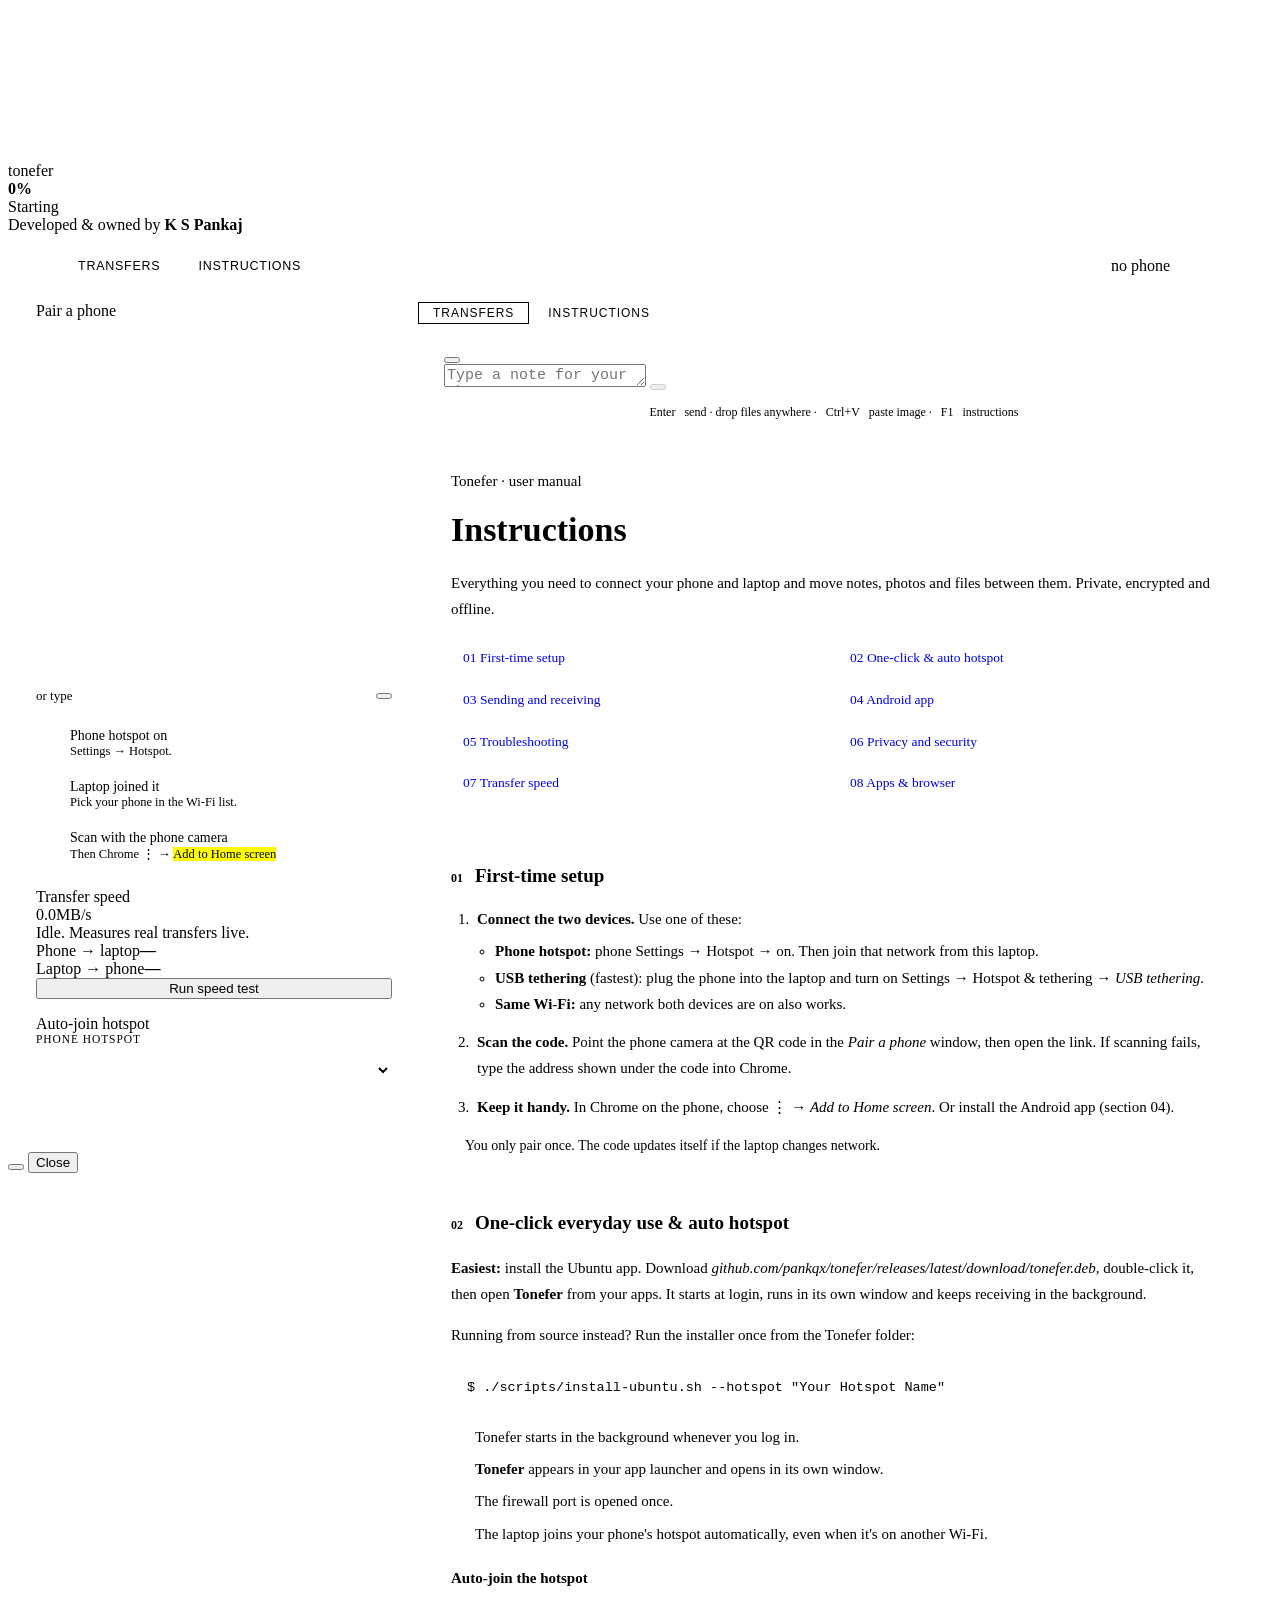
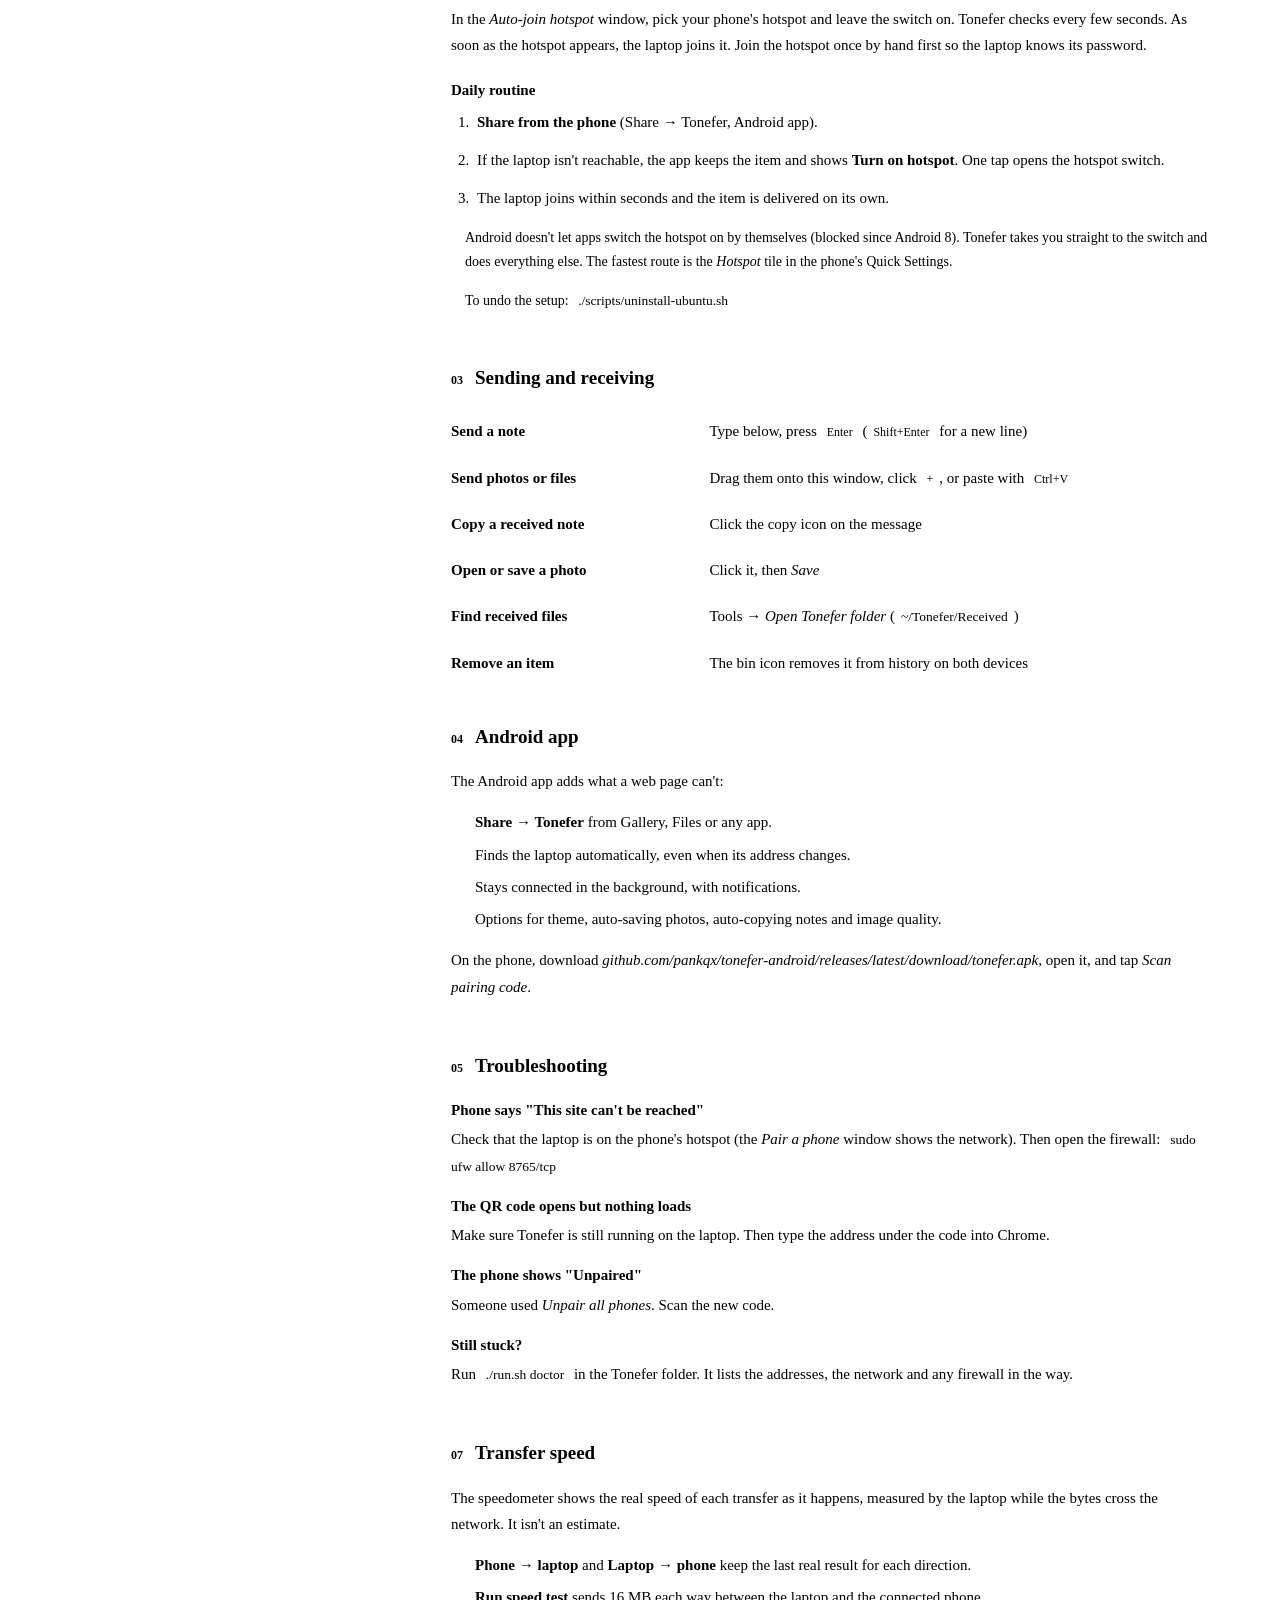
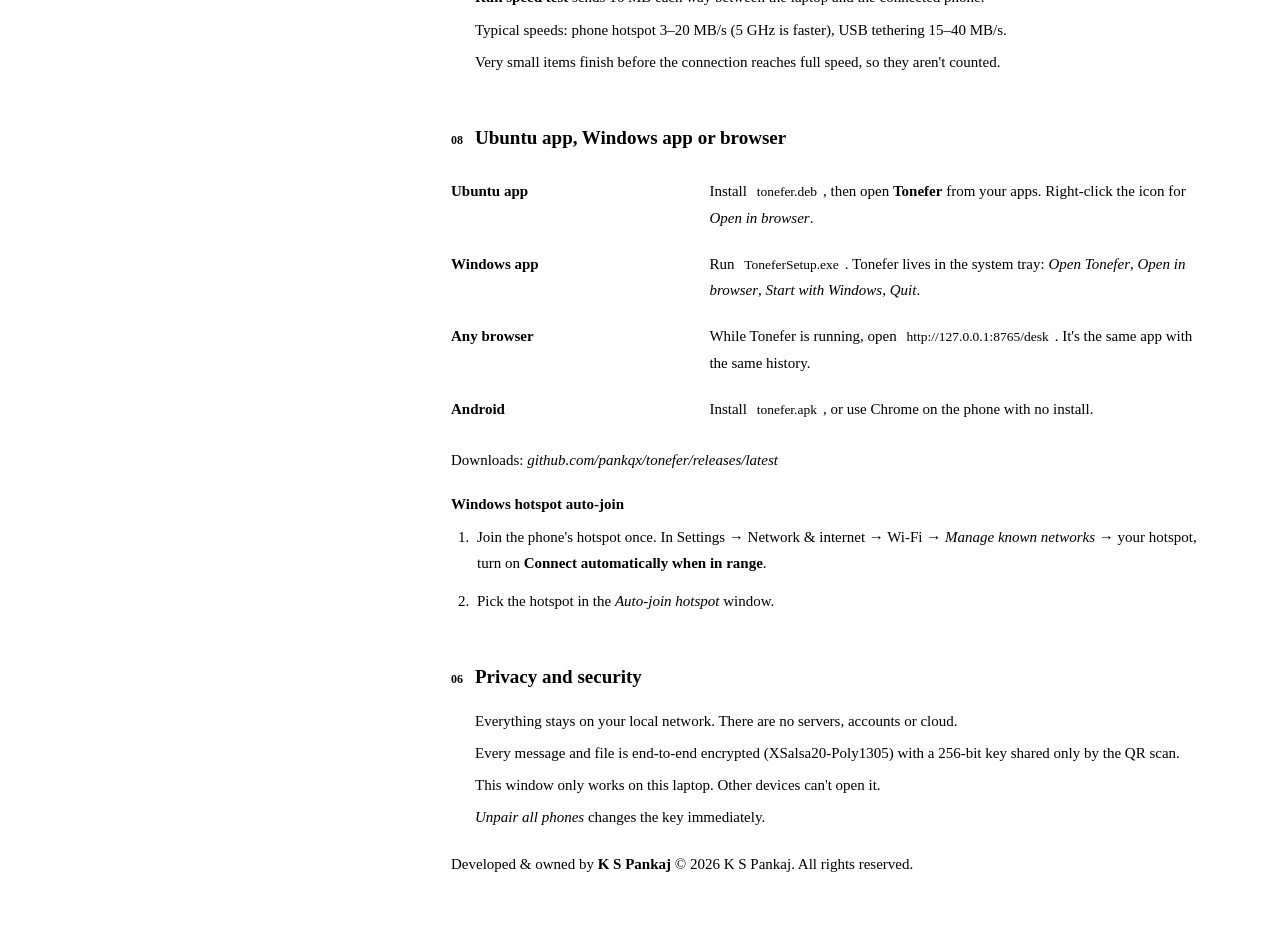
==== web/desk/index.html @ 25747fb4 "Send folders and files of any size: chunked encrypted transfers, folders as zip, unzip on the laptop" ====
<!doctype html>
<html lang="en">
<head>
<meta charset="utf-8">
<meta name="viewport" content="width=device-width, initial-scale=1">
<title>tonefer</title>
<link rel="icon" href="/static/icon.svg">
<link rel="preload" href="/static/fonts/plex-mono-400.woff2" as="font" type="font/woff2" crossorigin>
<link rel="stylesheet" href="/static/tonefer.css">
<style>
  body { overflow: hidden; }
  .page { height: 100vh; display: flex; flex-direction: column; }

  /* top bar: brand + Moxie pill nav */
  .menubar {
    flex: none; height: 64px;
    display: flex; align-items: center; gap: 10px;
    padding: 0 28px;
  }
  .menubar #brand { margin-right: 18px; }
  .menubar .grow { flex: 1; }
  .menubar .item {
    color: var(--ink); background: none; font-size: 12.5px; font-weight: 500;
    border: 1px solid var(--line-strong); border-radius: 99px; padding: 5px 14px;
    text-transform: uppercase; letter-spacing: .06em;
  }
  button.item:hover { border-color: var(--ink); }
  button.item.on { background: var(--teal-soft); color: var(--ink); border-color: var(--teal); }
  .menubar .host { border: 0; color: var(--muted); text-transform: none; letter-spacing: 0; }
  .menubar .clock { font-weight: 500; font-size: 13px; min-width: 64px; text-align: right; color: var(--muted); }

  .desk {
    flex: 1; min-height: 0;
    display: grid; grid-template-columns: 360px 1fr; gap: 22px;
    padding: 4px 28px 26px;
  }
  .stack > .win { flex: none; }
  .stack { display: flex; flex-direction: column; gap: 16px; min-height: 0; overflow-y: auto; padding-right: 4px; scrollbar-width: thin; }

  /* pairing */
  .qr { background: var(--qr-tile); border-radius: 0; padding: 14px; aspect-ratio: 1; display: grid; place-items: center; }
  .qr svg { width: 100%; height: 100%; display: block; }
  .qr svg path { fill: #262423; }
  .qr .none { color: #262423; font-size: 13.5px; text-align: center; padding: 16px; line-height: 1.55; }
  .qr .none .mark { color: #262423; margin: 0 auto 14px; }
  .qr .none b { display: block; margin-bottom: 4px; }
  .qr.fresh { animation: pulseq .8s ease-out; }
  @keyframes pulseq { from { box-shadow: 0 0 0 6px var(--teal); } }

  .addr { margin-top: 12px; display: flex; align-items: center; gap: 8px; font-size: 13px; color: var(--muted); }
  .addr mark { font-size: 13.5px; font-weight: 500; }
  .addr .grow { flex: 1; }
  .addr select { background: var(--panel); border: 1px solid var(--line-strong); border-radius: 0; font-size: 12px; padding: 3px 6px; max-width: 110px; }

  .rows { list-style: none; margin: 14px 0 0; padding: 0; }
  .rows li { display: grid; grid-template-columns: 26px 1fr; gap: 8px; padding: 10px 0; border-top: 1px solid var(--line); font-size: 14px; }
  .rows .n { width: 18px; height: 18px; margin-top: 2px; border-radius: 0; border: 1.5px solid var(--line-strong); display: grid; place-items: center; }
  .rows .n.ok { background: var(--teal); border-color: var(--teal); }
  .rows .n.ok::after { content: ""; width: 7px; height: 4px; border: solid var(--teal-ink); border-width: 0 0 2px 2px; transform: rotate(-45deg) translate(1px, -1px); }
  .rows .n.warn { border-color: var(--coral); background: var(--coral); }
  .rows small { display: block; color: var(--muted); font-size: 12.5px; }

  .connected .content { padding: 22px 20px 20px; }
  .connected .mark { margin: 0 0 16px; }
  .connected h2 { font-size: 22px; margin: 0 0 6px; }
  .connected p { color: var(--muted); margin: 0 0 16px; font-size: 13.5px; }

  .field { display: flex; flex-direction: column; gap: 6px; margin-bottom: 12px; }
  .field label { font-size: 11.5px; color: var(--muted); text-transform: uppercase; letter-spacing: .08em; }
  .field select, .field input {
    background: var(--sunk); border: 1px solid transparent; border-radius: 0; padding: 9px 12px; font-size: 14px; outline: 0;
  }
  .field select:focus, .field input:focus { border-color: var(--teal); }
  .switch { display: flex; align-items: center; gap: 10px; font-size: 13.5px; cursor: pointer; margin: 4px 0 12px; }
  .switch input { appearance: none; width: 38px; height: 22px; border-radius: 0; background: var(--sunk); position: relative; cursor: pointer; transition: background .2s; flex: none; }
  .switch input::after { content: ""; position: absolute; top: 3px; left: 3px; width: 16px; height: 16px; border-radius: 0; background: var(--muted); transition: transform .2s, background .2s; }
  .switch input:checked { background: var(--teal); }
  .switch input:checked::after { transform: translateX(16px); background: var(--teal-ink); }
  .status-line { font-size: 12.5px; color: var(--muted); min-height: 1.5em; }

  .fw .content { font-size: 13.5px; }
  .fw b { display: block; margin-bottom: 4px; }
  .fw .cmd { margin-top: 10px; display: flex; align-items: center; gap: 6px; background: var(--sunk); border-radius: 0; padding: 7px 7px 7px 12px; font-size: 13px; }
  .fw .cmd code { flex: 1; word-break: break-all; }
  .fw .cmd code::before { content: "$ "; color: var(--teal); }

  .tools .content { display: flex; flex-direction: column; gap: 2px; padding: 8px; }
  .danger:hover { color: var(--coral) !important; }

  /* main window with pill tabs */
  .main { min-height: 0; position: relative; }
  .titlebar.tabs { gap: 6px; }
  .tab {
    background: none; border: 1px solid transparent; border-radius: 0;
    padding: 3px 14px; font-size: 12px; font-weight: 500; color: var(--muted);
    text-transform: uppercase; letter-spacing: .08em;
  }
  .tab[aria-selected="true"] { color: var(--ink); border-color: var(--line-strong); }
  .tab:hover:not([aria-selected="true"]) { color: var(--ink); }
  .pane { flex: 1; min-height: 0; display: flex; flex-direction: column; position: relative; }

  /* instructions document */
  .help { overflow-y: auto; }
  .doc { max-width: 760px; margin: 0 auto; padding: 34px 32px 70px; font-size: 15px; line-height: 1.75; }
  .doc-head { border-bottom: 1px solid var(--line); padding-bottom: 24px; margin-bottom: 8px; }
  .doc-head h1 { font-size: 34px; margin: 6px 0 10px; }
  .doc-head p { color: var(--muted); margin: 0 0 18px; }
  .toc { display: grid; grid-template-columns: 1fr 1fr; gap: 6px 14px; }
  .toc a { text-decoration: none; padding: 6px 12px; border: 1px solid var(--line); border-radius: 0; font-size: 13.5px; }
  .toc a:hover { border-color: var(--teal); color: var(--teal); }
  .doc section { padding: 26px 0 8px; border-bottom: 1px solid var(--line); scroll-margin-top: 12px; }
  .doc h2 { font-size: 19px; margin: 0 0 14px; display: flex; gap: 12px; align-items: baseline; }
  .doc h2 span { font-size: 12px; color: var(--teal); font-weight: 600; }
  .doc h3 { font-size: 15px; margin: 18px 0 6px; }
  .doc ol.steps { padding-left: 22px; margin: 0; }
  .doc ol.steps > li { margin-bottom: 12px; padding-left: 4px; }
  .doc ol.steps ul { padding-left: 18px; margin: 6px 0 0; }
  .doc ul.ticks { list-style: none; padding: 0; margin: 12px 0; }
  .doc ul.ticks li { padding-left: 24px; position: relative; margin-bottom: 6px; }
  .doc ul.ticks li::before { content: ""; position: absolute; left: 2px; top: .62em; width: 9px; height: 9px; border-radius: 0; background: var(--teal); }
  .doc pre { background: var(--sunk); color: var(--ink); padding: 12px 16px; margin: 12px 0; overflow-x: auto; border-radius: 0; font-size: 14px; }
  .doc pre code::before { content: "$ "; color: var(--teal); }
  .doc code { font: inherit; font-size: 13.5px; background: var(--sunk); padding: 2px 6px; border-radius: 0; }
  .doc pre code { background: none; padding: 0; }
  .doc .note { color: var(--muted); font-size: 14px; border-left: 3px solid var(--coral); padding-left: 14px; }
  .doc table.keys { width: 100%; border-collapse: collapse; }
  .doc table.keys td { border-top: 1px solid var(--line); padding: 10px 12px 10px 0; vertical-align: top; }
  .doc table.keys td:first-child { font-weight: 600; width: 34%; }
  .doc kbd, .hint kbd { font: inherit; font-size: 12px; border: 1px solid var(--line-strong); border-radius: 0; padding: 0 6px; }
  .doc dl.faq dt { font-weight: 600; margin-top: 14px; }
  .doc dl.faq dd { margin: 3px 0 0; color: var(--muted); }

  .scroll { flex: 1; overflow-y: auto; padding: 6px 26px 16px; }
  .timeline { max-width: 820px; margin: 0 auto; }
  .uploads { max-width: 820px; width: calc(100% - 52px); margin: 0 auto; }
  .composer { max-width: 820px; width: calc(100% - 52px); margin: 0 auto 8px; }
  .composer textarea { max-height: 200px; font-size: 15px; }
  .hint { text-align: center; color: var(--muted); margin: 6px 0 14px; font-size: 12px; }

  .drop {
    position: absolute; inset: 52px 16px 16px; z-index: 30; pointer-events: none;
    border: 2px dashed var(--teal); border-radius: 0;
    background: color-mix(in srgb, var(--panel) 92%, transparent);
    display: none; place-items: center; text-align: center;
  }
  .drop .big { font-size: 24px; color: var(--teal); }
  .drop p { margin: 6px 0 0; color: var(--muted); font-size: 13px; }
  .drop.on { display: grid; }

  @media (max-width: 960px) {
    .desk { grid-template-columns: 1fr; padding: 4px 14px 14px; }
    .stack { display: none; }
    .menubar { padding: 0 14px; }
  }
</style>
</head>
<body data-steps="Loading interface|Checking network|Preparing pairing code|Unlocking encryption keys|Ready">
<div class="loader" id="loader" role="status" aria-live="polite">
  <canvas class="warp" id="warp" aria-hidden="true"></canvas>
  <div class="boot">
    <div class="lane" aria-hidden="true">
      <div class="dev phone"></div>
      <div class="track"><span></span><span></span><span></span><span></span><span></span><span></span></div>
      <div class="dev laptop"></div>
    </div>
    <div class="boot-brand">tonefer</div>
    <div class="boot-meter"><div class="bar"><i id="loaderBar"></i></div><b id="loaderPct">0%</b></div>
    <div class="msg" id="loaderMsg">Starting</div>
  </div>
  <div class="credit"><span>Developed &amp; owned by <b>K S Pankaj</b></span></div>
</div>

<div class="page">
  <header class="menubar">
    <span id="brand"></span>
    <button class="item" id="menuTransfers">Transfers</button>
    <button class="item" id="menuHelp">Instructions</button>
    <span class="item host" id="host"></span>
    <span class="grow"></span>
    <span class="pill" id="status">no phone</span>
    <span class="clock" id="clock"></span>
  </header>

  <div class="desk">
    <div class="stack">
      <section class="win" id="pairCard">
        <div class="titlebar"><span class="box"></span><span class="title">Pair a phone</span></div>
        <div class="content">
          <div class="qr" id="qr"></div>
          <div class="addr" id="addrRow" hidden>
            <span>or type</span><mark id="addr"></mark><span class="grow"></span>
            <select id="ipsel" title="Other network addresses" hidden></select>
            <button class="icon-btn" id="copyAddr" title="Copy address"></button>
          </div>
          <ol class="rows">
            <li><span class="n" id="c1"></span><div>Phone hotspot on<small>Settings → Hotspot.</small></div></li>
            <li><span class="n" id="c2"></span><div id="c2t">Laptop joined it<small>Pick your phone in the Wi‑Fi list.</small></div></li>
            <li><span class="n" id="c3"></span><div>Scan with the phone camera<small>Then Chrome ⋮ → <mark>Add to Home screen</mark></small></div></li>
          </ol>
        </div>
      </section>

      <section class="win connected" id="connCard" hidden>
        <div class="titlebar"><span class="box"></span><span class="title">Connection</span></div>
        <div class="content">
          <div id="connMark"></div>
          <h2 class="big">Phone connected.</h2>
          <p id="connText">Anything you send shows up there instantly.</p>
          <button class="btn" id="pairAnother">Pair another phone</button>
        </div>
      </section>

      <section class="win" id="speedCard">
        <div class="titlebar"><span class="box" style="background:var(--teal)"></span><span class="title">Transfer speed</span></div>
        <div class="content">
          <div class="gauge" id="gauge"></div>
          <div class="readout">
            <span class="value" id="speedValue">0.0</span><span class="unit" id="speedUnit">MB/s</span>
            <div class="what" id="speedWhat">Idle. Measures real transfers live.</div>
          </div>
          <div class="speed-stats">
            <div><span>Phone → laptop</span><b id="statIn">—</b></div>
            <div><span>Laptop → phone</span><b id="statOut">—</b></div>
          </div>
          <button class="btn" id="speedTest" style="width:100%">Run speed test</button>
        </div>
      </section>

      <section class="win" id="hotspotCard">
        <div class="titlebar"><span class="box" style="background:var(--sun)"></span><span class="title">Auto-join hotspot</span></div>
        <div class="content">
          <div class="field">
            <label for="hsName">Phone hotspot</label>
            <select id="hsName"></select>
          </div>
          <label class="switch"><input type="checkbox" id="hsOn"> Join it automatically when it's on</label>
          <div class="status-line" id="hsStatus"></div>
        </div>
      </section>

      <section class="win fw" id="fw" hidden>
        <div class="titlebar"><span class="box"></span><span class="title">Can't connect?</span></div>
        <div class="content">
          <b>Phone can't reach this laptop?</b>
          <span id="fwText"></span>
          <div class="cmd"><code id="fwFix"></code><button class="icon-btn" id="copyFix" title="Copy"></button></div>
        </div>
      </section>

      <section class="win tools">
        <div class="titlebar"><span class="box"></span><span class="title">Tools</span></div>
        <div class="content">
          <button class="btn ghost" id="folder"></button>
          <button class="btn ghost danger" id="repair"></button>
          <button class="btn ghost danger" id="clear"></button>
        </div>
      </section>
    </div>

    <main class="win main" id="main">
      <div class="titlebar tabs" role="tablist">
        <span class="box"></span>
        <button class="tab" role="tab" id="tabTransfers" aria-selected="true">Transfers</button>
        <button class="tab" role="tab" id="tabHelp" aria-selected="false">Instructions</button>
      </div>

      <div class="pane" id="paneTransfers">
        <div class="scroll" id="scroll"><div class="timeline" id="timeline"></div></div>
        <div class="uploads" id="uploads"></div>
        <form class="composer" id="composer">
          <div class="attach-wrap">
            <button type="button" class="round" id="attach" title="Send files or a folder" aria-haspopup="menu"></button>
            <div class="attach-menu" id="attachMenu" role="menu" hidden>
              <button type="button" role="menuitem" id="pickFiles"><span class="ico" data-icon="file"></span><span>Files<small>Each one on its own</small></span></button>
              <button type="button" role="menuitem" id="pickZip"><span class="ico" data-icon="zip"></span><span>Files as one zip<small>Several files, one download</small></span></button>
              <button type="button" role="menuitem" id="pickFolder"><span class="ico" data-icon="folder"></span><span>Folder as zip<small>A whole folder, any size</small></span></button>
            </div>
          </div>
          <input type="file" id="file" multiple hidden>
          <input type="file" id="fileZip" multiple hidden>
          <input type="file" id="folderInput" webkitdirectory multiple hidden>
          <textarea id="text" rows="1" placeholder="Type a note for your phone…"></textarea>
          <button class="round send" id="sendBtn" disabled title="Send"></button>
        </form>
        <div class="hint"><kbd>Enter</kbd> send · drop files anywhere · <kbd>Ctrl+V</kbd> paste image · <kbd>F1</kbd> instructions</div>
        <div class="drop" id="drop"><div><div class="big">Drop to send</div><p>Folders are sent as a zip</p></div></div>
      </div>

      <div class="pane help" id="paneHelp" hidden>
        <article class="doc">
          <header class="doc-head">
            <span class="label">Tonefer · user manual</span>
            <h1 class="big">Instructions</h1>
            <p>Everything you need to connect your phone and laptop and move notes, photos and files between them. Private, encrypted and offline.</p>
            <nav class="toc">
              <a href="#h-first">01 First-time setup</a>
              <a href="#h-oneclick">02 One-click &amp; auto hotspot</a>
              <a href="#h-send">03 Sending and receiving</a>
              <a href="#h-android">04 Android app</a>
              <a href="#h-trouble">05 Troubleshooting</a>
              <a href="#h-security">06 Privacy and security</a>
              <a href="#h-speed">07 Transfer speed</a>
              <a href="#h-windows">08 Apps &amp; browser</a>
            </nav>
          </header>

          <section id="h-first">
            <h2><span>01</span> First-time setup</h2>
            <ol class="steps">
              <li><b>Connect the two devices.</b> Use one of these:
                <ul>
                  <li><b>Phone hotspot:</b> phone Settings → Hotspot → on. Then join that network from this laptop.</li>
                  <li><b>USB tethering</b> (fastest): plug the phone into the laptop and turn on Settings → Hotspot &amp; tethering → <i>USB tethering</i>.</li>
                  <li><b>Same Wi‑Fi:</b> any network both devices are on also works.</li>
                </ul>
              </li>
              <li><b>Scan the code.</b> Point the phone camera at the QR code in the <i>Pair a phone</i> window, then open the link. If scanning fails, type the address shown under the code into Chrome.</li>
              <li><b>Keep it handy.</b> In Chrome on the phone, choose ⋮ → <i>Add to Home screen</i>. Or install the Android app (section 04).</li>
            </ol>
            <p class="note">You only pair once. The code updates itself if the laptop changes network.</p>
          </section>

          <section id="h-oneclick">
            <h2><span>02</span> One-click everyday use &amp; auto hotspot</h2>
            <p><b>Easiest:</b> install the Ubuntu app. Download <i>github.com/pankqx/tonefer/releases/latest/download/tonefer.deb</i>, double-click it, then open <b>Tonefer</b> from your apps. It starts at login, runs in its own window and keeps receiving in the background.</p>
            <p>Running from source instead? Run the installer once from the Tonefer folder:</p>
            <pre><code>./scripts/install-ubuntu.sh --hotspot "Your Hotspot Name"</code></pre>
            <ul class="ticks">
              <li>Tonefer starts in the background whenever you log in.</li>
              <li><b>Tonefer</b> appears in your app launcher and opens in its own window.</li>
              <li>The firewall port is opened once.</li>
              <li>The laptop joins your phone's hotspot automatically, even when it's on another Wi‑Fi.</li>
            </ul>
            <h3>Auto-join the hotspot</h3>
            <p>In the <i>Auto-join hotspot</i> window, pick your phone's hotspot and leave the switch on. Tonefer checks every few seconds. As soon as the hotspot appears, the laptop joins it. Join the hotspot once by hand first so the laptop knows its password.</p>
            <h3>Daily routine</h3>
            <ol class="steps">
              <li><b>Share from the phone</b> (Share → Tonefer, Android app).</li>
              <li>If the laptop isn't reachable, the app keeps the item and shows <b>Turn on hotspot</b>. One tap opens the hotspot switch.</li>
              <li>The laptop joins within seconds and the item is delivered on its own.</li>
            </ol>
            <p class="note">Android doesn't let apps switch the hotspot on by themselves (blocked since Android 8). Tonefer takes you straight to the switch and does everything else. The fastest route is the <i>Hotspot</i> tile in the phone's Quick Settings.</p>
            <p class="note">To undo the setup: <code>./scripts/uninstall-ubuntu.sh</code></p>
          </section>

          <section id="h-send">
            <h2><span>03</span> Sending and receiving</h2>
            <table class="keys">
              <tr><td>Send a note</td><td>Type below, press <kbd>Enter</kbd> (<kbd>Shift+Enter</kbd> for a new line)</td></tr>
              <tr><td>Send photos or files</td><td>Drag them onto this window, click <kbd>+</kbd>, or paste with <kbd>Ctrl+V</kbd></td></tr>
              <tr><td>Copy a received note</td><td>Click the copy icon on the message</td></tr>
              <tr><td>Open or save a photo</td><td>Click it, then <i>Save</i></td></tr>
              <tr><td>Find received files</td><td>Tools → <i>Open Tonefer folder</i> (<code>~/Tonefer/Received</code>)</td></tr>
              <tr><td>Remove an item</td><td>The bin icon removes it from history on both devices</td></tr>
            </table>
          </section>

          <section id="h-android">
            <h2><span>04</span> Android app</h2>
            <p>The Android app adds what a web page can't:</p>
            <ul class="ticks">
              <li><b>Share → Tonefer</b> from Gallery, Files or any app.</li>
              <li>Finds the laptop automatically, even when its address changes.</li>
              <li>Stays connected in the background, with notifications.</li>
              <li>Options for theme, auto-saving photos, auto-copying notes and image quality.</li>
            </ul>
            <p>On the phone, download <i>github.com/pankqx/tonefer-android/releases/latest/download/tonefer.apk</i>, open it, and tap <i>Scan pairing code</i>.</p>
          </section>

          <section id="h-trouble">
            <h2><span>05</span> Troubleshooting</h2>
            <dl class="faq">
              <dt>Phone says "This site can't be reached"</dt>
              <dd>Check that the laptop is on the phone's hotspot (the <i>Pair a phone</i> window shows the network). Then open the firewall: <code>sudo ufw allow 8765/tcp</code></dd>
              <dt>The QR code opens but nothing loads</dt>
              <dd>Make sure Tonefer is still running on the laptop. Then type the address under the code into Chrome.</dd>
              <dt>The phone shows "Unpaired"</dt>
              <dd>Someone used <i>Unpair all phones</i>. Scan the new code.</dd>
              <dt>Still stuck?</dt>
              <dd>Run <code>./run.sh doctor</code> in the Tonefer folder. It lists the addresses, the network and any firewall in the way.</dd>
            </dl>
          </section>

          <section id="h-speed">
            <h2><span>07</span> Transfer speed</h2>
            <p>The speedometer shows the real speed of each transfer as it happens, measured by the laptop while the bytes cross the network. It isn't an estimate.</p>
            <ul class="ticks">
              <li><b>Phone → laptop</b> and <b>Laptop → phone</b> keep the last real result for each direction.</li>
              <li><b>Run speed test</b> sends 16 MB each way between the laptop and the connected phone.</li>
              <li>Typical speeds: phone hotspot 3–20 MB/s (5 GHz is faster), USB tethering 15–40 MB/s.</li>
              <li>Very small items finish before the connection reaches full speed, so they aren't counted.</li>
            </ul>
          </section>

          <section id="h-windows">
            <h2><span>08</span> Ubuntu app, Windows app or browser</h2>
            <table class="keys">
              <tr><td>Ubuntu app</td><td>Install <code>tonefer.deb</code>, then open <b>Tonefer</b> from your apps. Right-click the icon for <i>Open in browser</i>.</td></tr>
              <tr><td>Windows app</td><td>Run <code>ToneferSetup.exe</code>. Tonefer lives in the system tray: <i>Open Tonefer</i>, <i>Open in browser</i>, <i>Start with Windows</i>, <i>Quit</i>.</td></tr>
              <tr><td>Any browser</td><td>While Tonefer is running, open <code>http://127.0.0.1:8765/desk</code>. It's the same app with the same history.</td></tr>
              <tr><td>Android</td><td>Install <code>tonefer.apk</code>, or use Chrome on the phone with no install.</td></tr>
            </table>
            <p>Downloads: <i>github.com/pankqx/tonefer/releases/latest</i></p>
            <h3>Windows hotspot auto-join</h3>
            <ol class="steps">
              <li>Join the phone's hotspot once. In Settings → Network &amp; internet → Wi‑Fi → <i>Manage known networks</i> → your hotspot, turn on <b>Connect automatically when in range</b>.</li>
              <li>Pick the hotspot in the <i>Auto-join hotspot</i> window.</li>
            </ol>
          </section>

          <section id="h-security">
            <h2><span>06</span> Privacy and security</h2>
            <ul class="ticks">
              <li>Everything stays on your local network. There are no servers, accounts or cloud.</li>
              <li>Every message and file is end-to-end encrypted (XSalsa20‑Poly1305) with a 256‑bit key shared only by the QR scan.</li>
              <li>This window only works on this laptop. Other devices can't open it.</li>
              <li><i>Unpair all phones</i> changes the key immediately.</li>
            </ul>
          </section>
          <footer class="doc-foot">
            <span>Developed &amp; owned by <b>K S Pankaj</b></span>
            <span>© 2026 K S Pankaj. All rights reserved.</span>
          </footer>
        </article>
      </div>
    </main>
  </div>
</div>

<div class="viewer" id="viewer">
  <div>
    <img id="viewerImg" alt="">
    <div class="bar">
      <button class="btn primary" id="viewerSave"></button>
      <button class="btn" id="viewerClose">Close</button>
    </div>
  </div>
</div>

<script src="/static/common.js"></script>
<script src="/static/desk.js"></script>
</body>
</html>
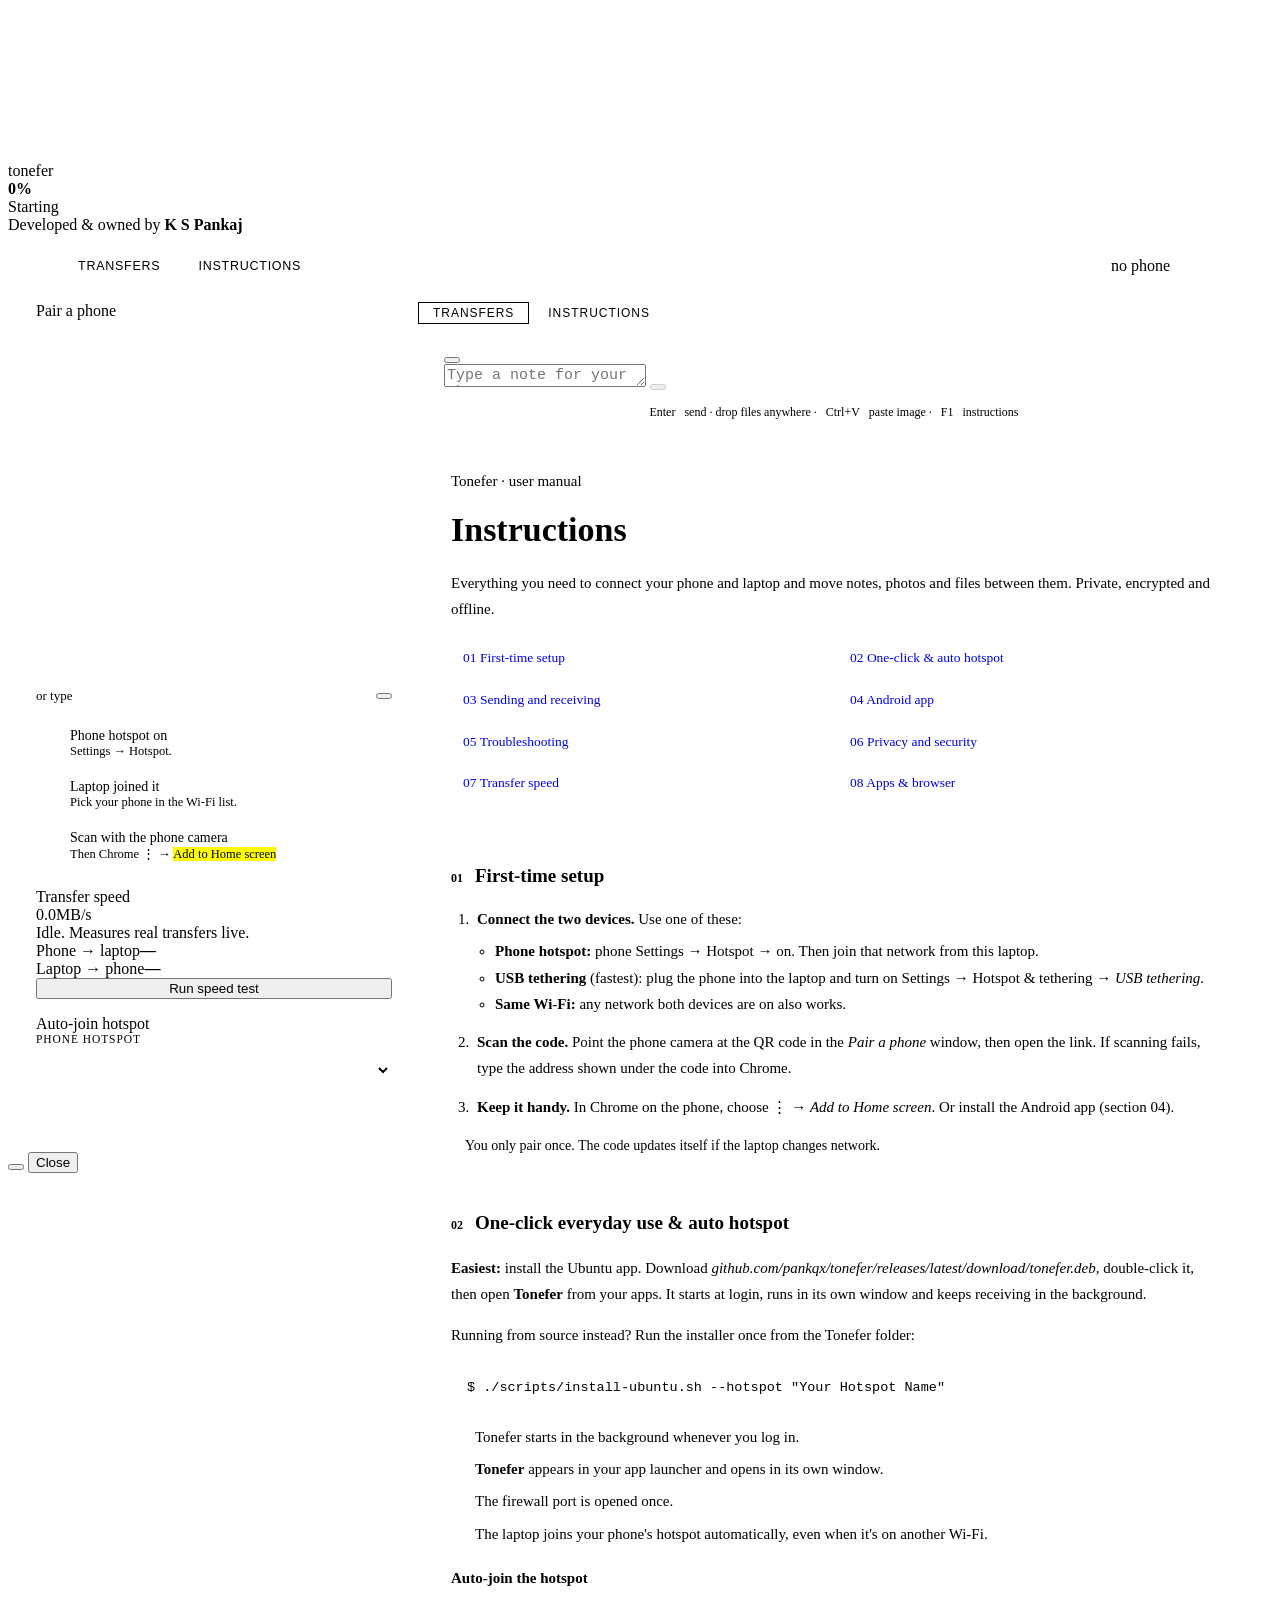
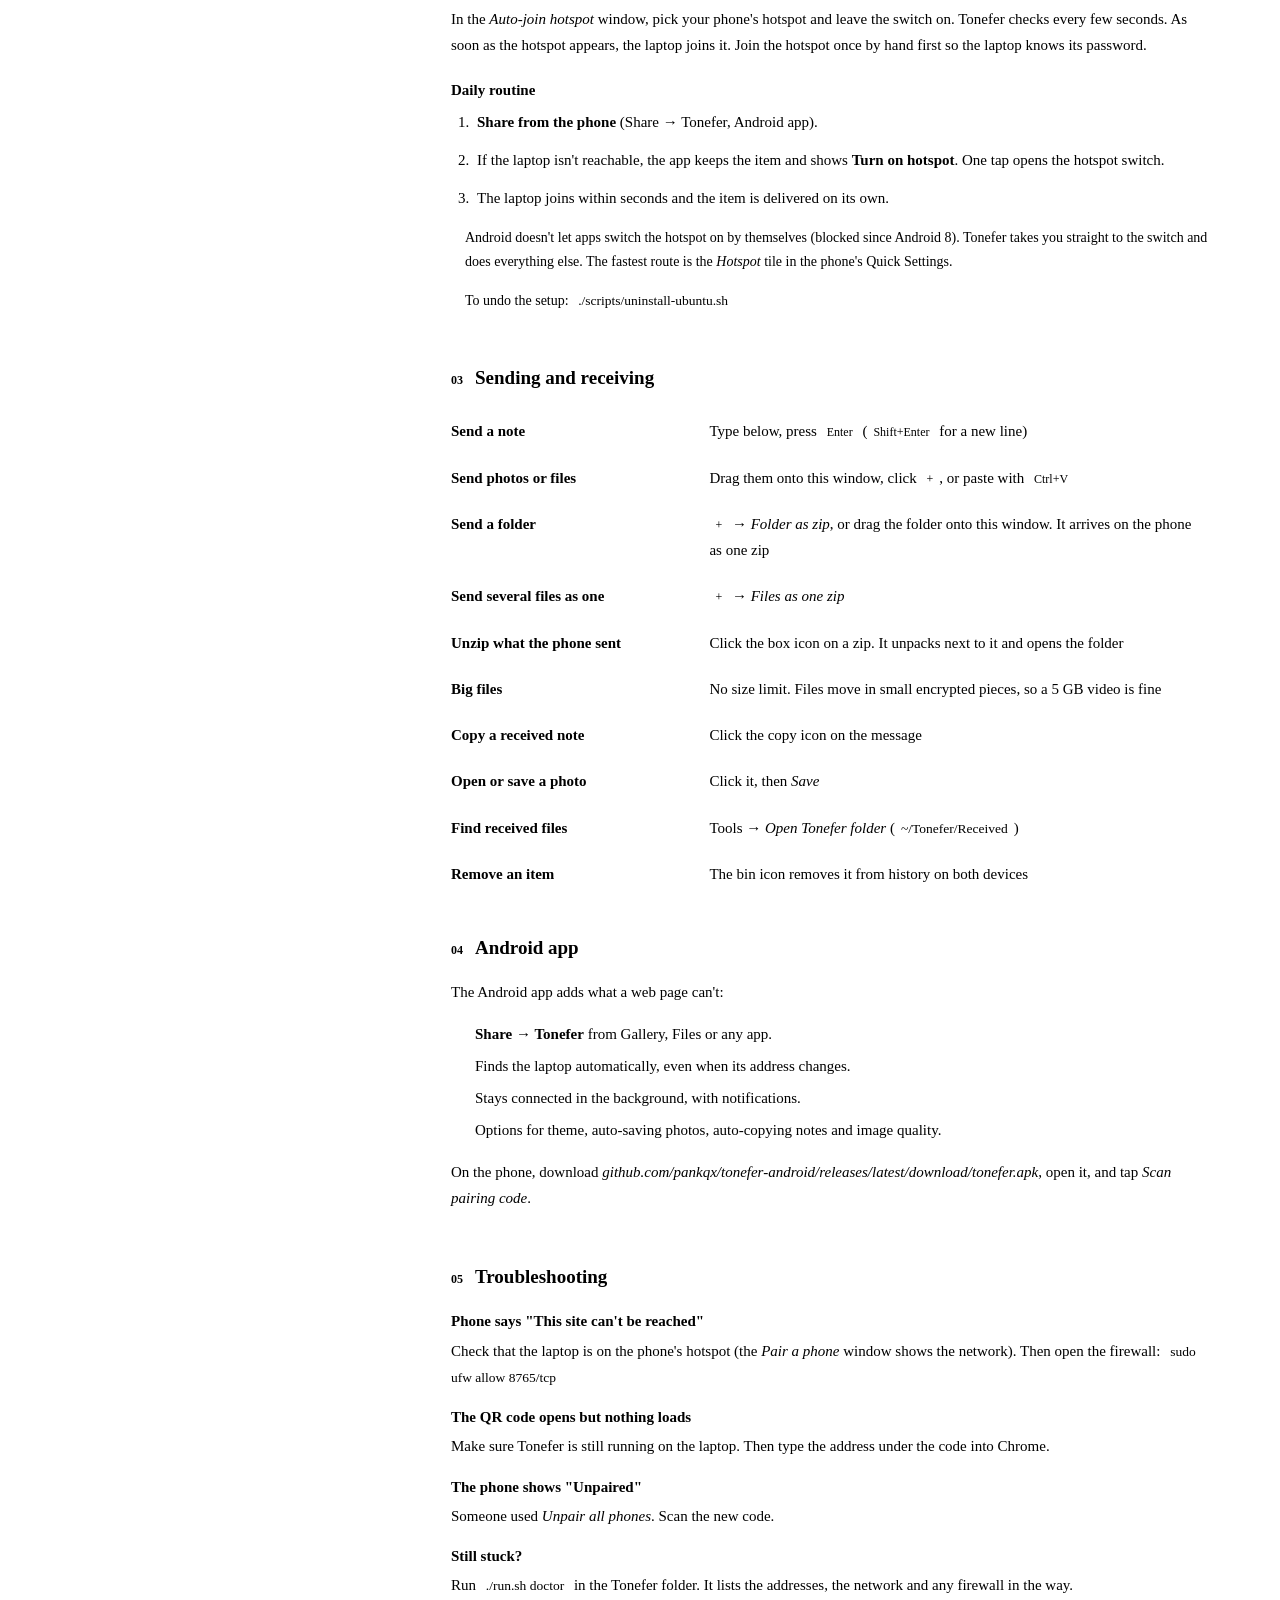
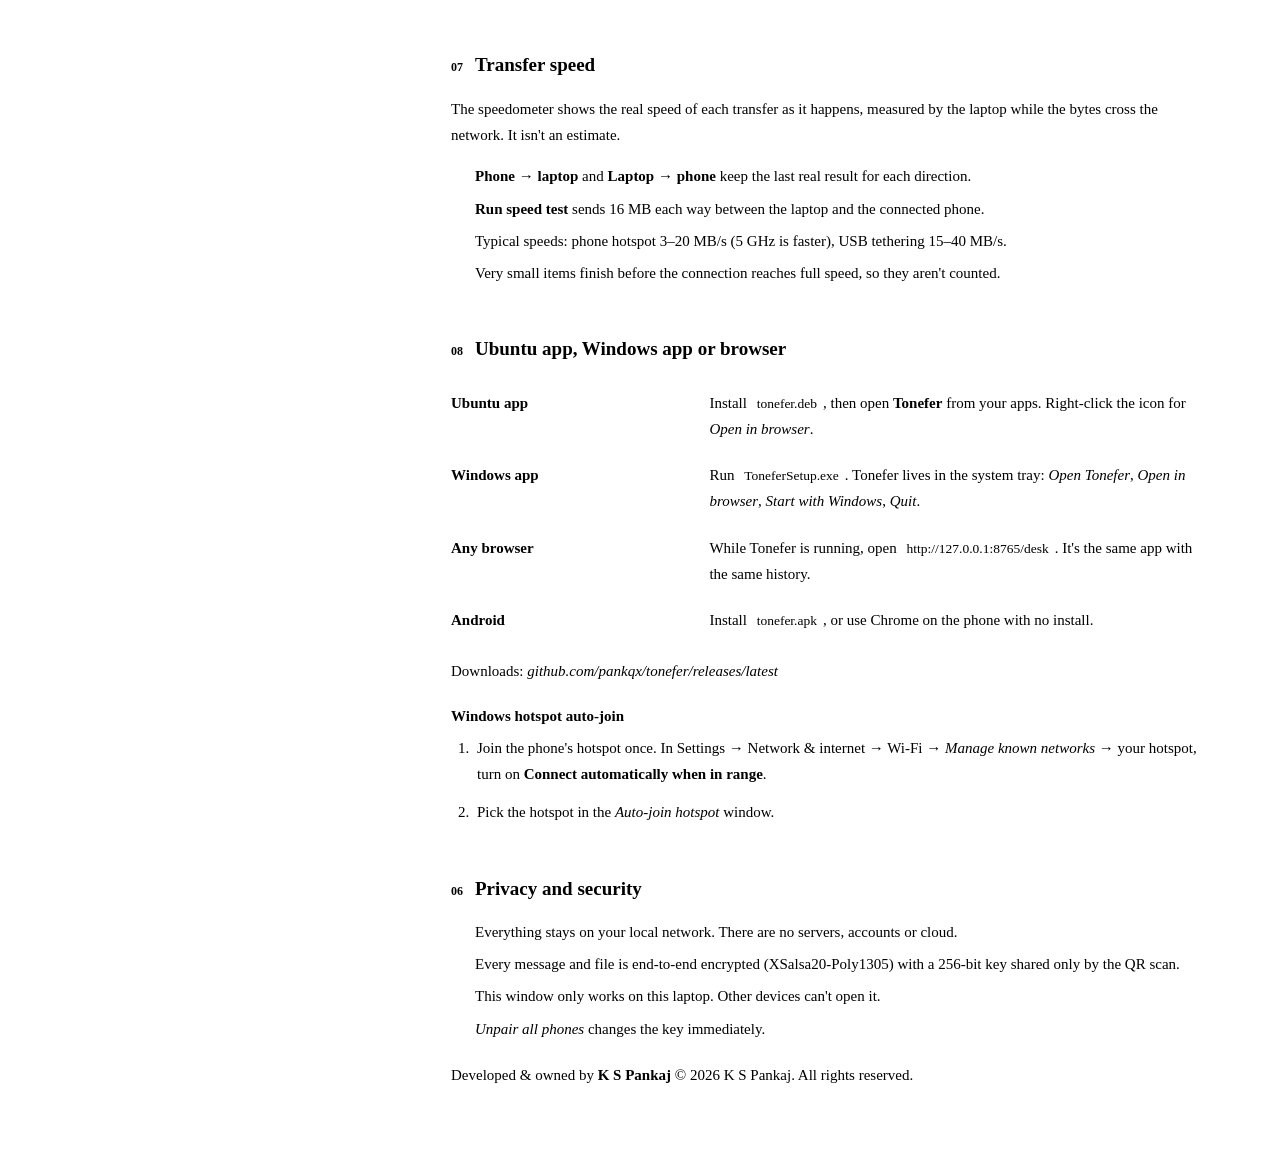
==== commit fec3a6be: "Docs: folders, zip and big files" ====
--- a/web/desk/index.html
+++ b/web/desk/index.html
@@ -348,6 +348,10 @@
             <table class="keys">
               <tr><td>Send a note</td><td>Type below, press <kbd>Enter</kbd> (<kbd>Shift+Enter</kbd> for a new line)</td></tr>
               <tr><td>Send photos or files</td><td>Drag them onto this window, click <kbd>+</kbd>, or paste with <kbd>Ctrl+V</kbd></td></tr>
+              <tr><td>Send a folder</td><td><kbd>+</kbd> → <i>Folder as zip</i>, or drag the folder onto this window. It arrives on the phone as one zip</td></tr>
+              <tr><td>Send several files as one</td><td><kbd>+</kbd> → <i>Files as one zip</i></td></tr>
+              <tr><td>Unzip what the phone sent</td><td>Click the box icon on a zip. It unpacks next to it and opens the folder</td></tr>
+              <tr><td>Big files</td><td>No size limit. Files move in small encrypted pieces, so a 5 GB video is fine</td></tr>
               <tr><td>Copy a received note</td><td>Click the copy icon on the message</td></tr>
               <tr><td>Open or save a photo</td><td>Click it, then <i>Save</i></td></tr>
               <tr><td>Find received files</td><td>Tools → <i>Open Tonefer folder</i> (<code>~/Tonefer/Received</code>)</td></tr>
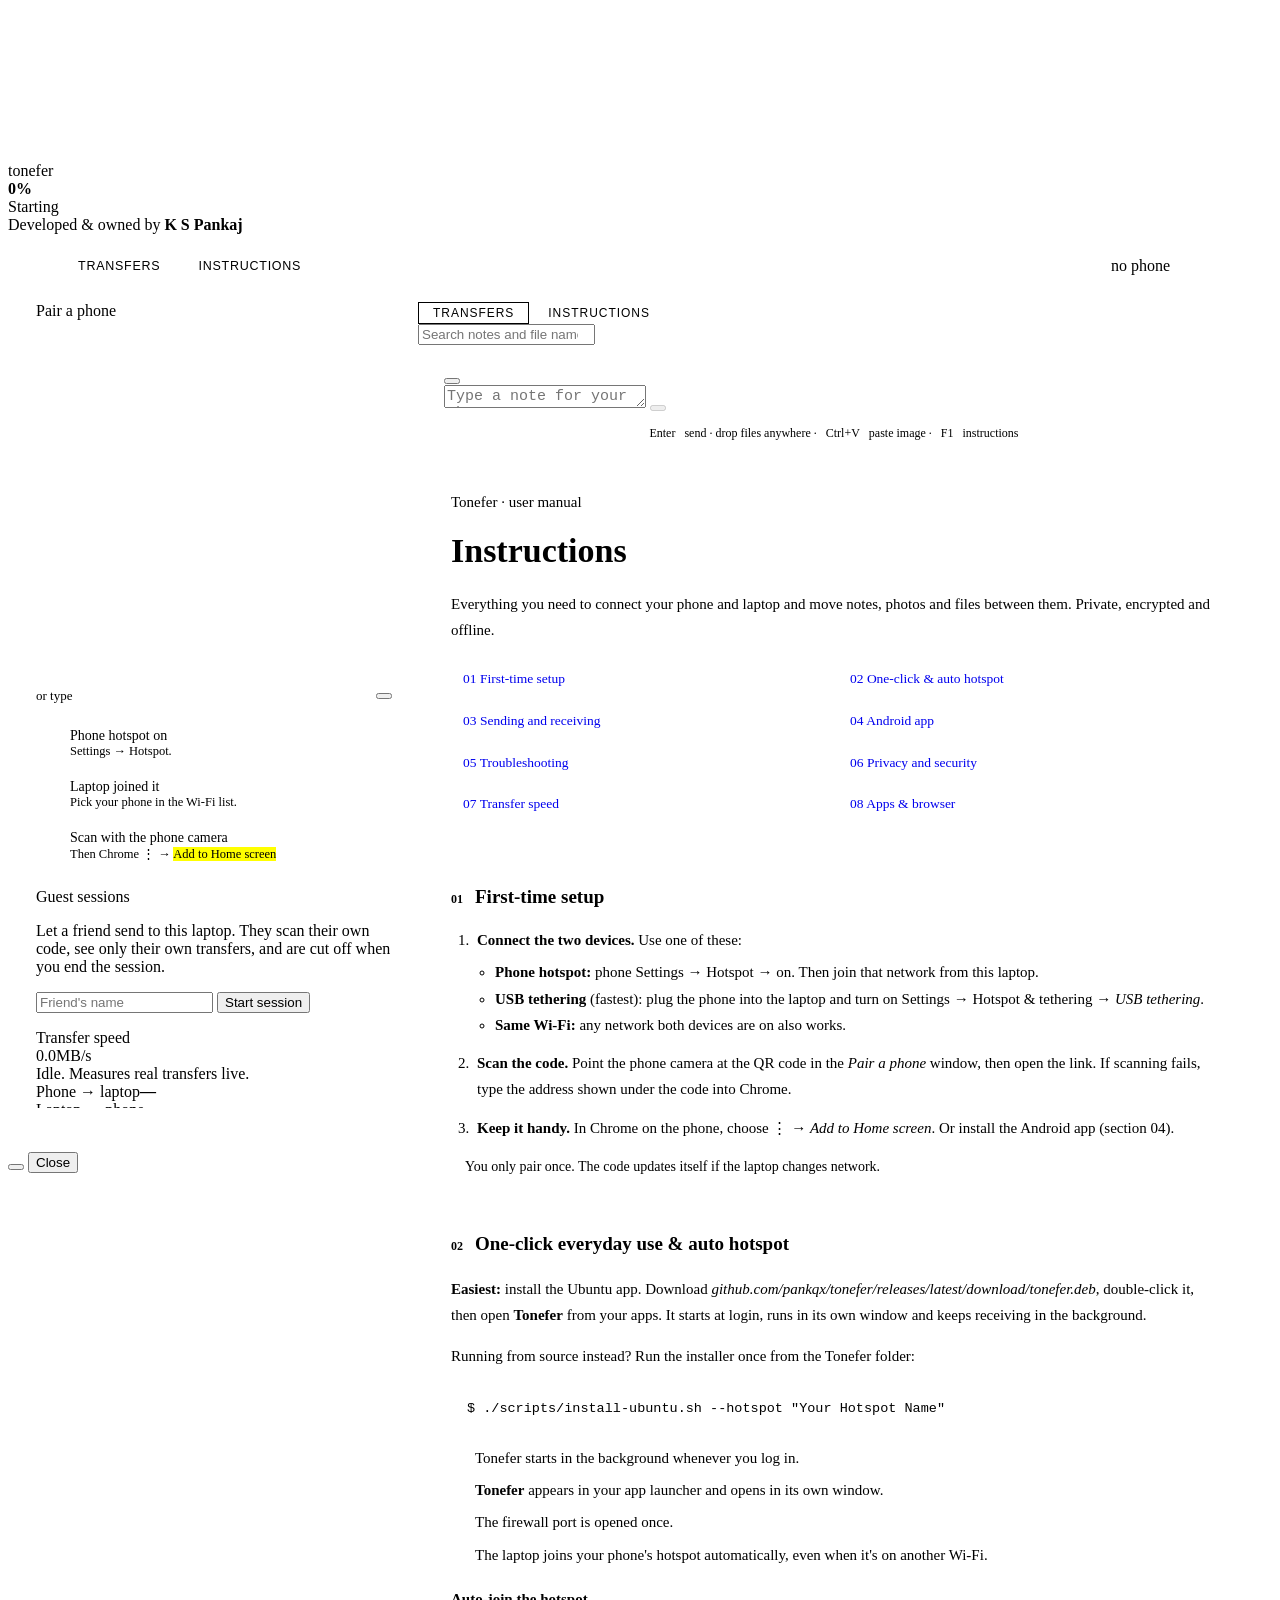
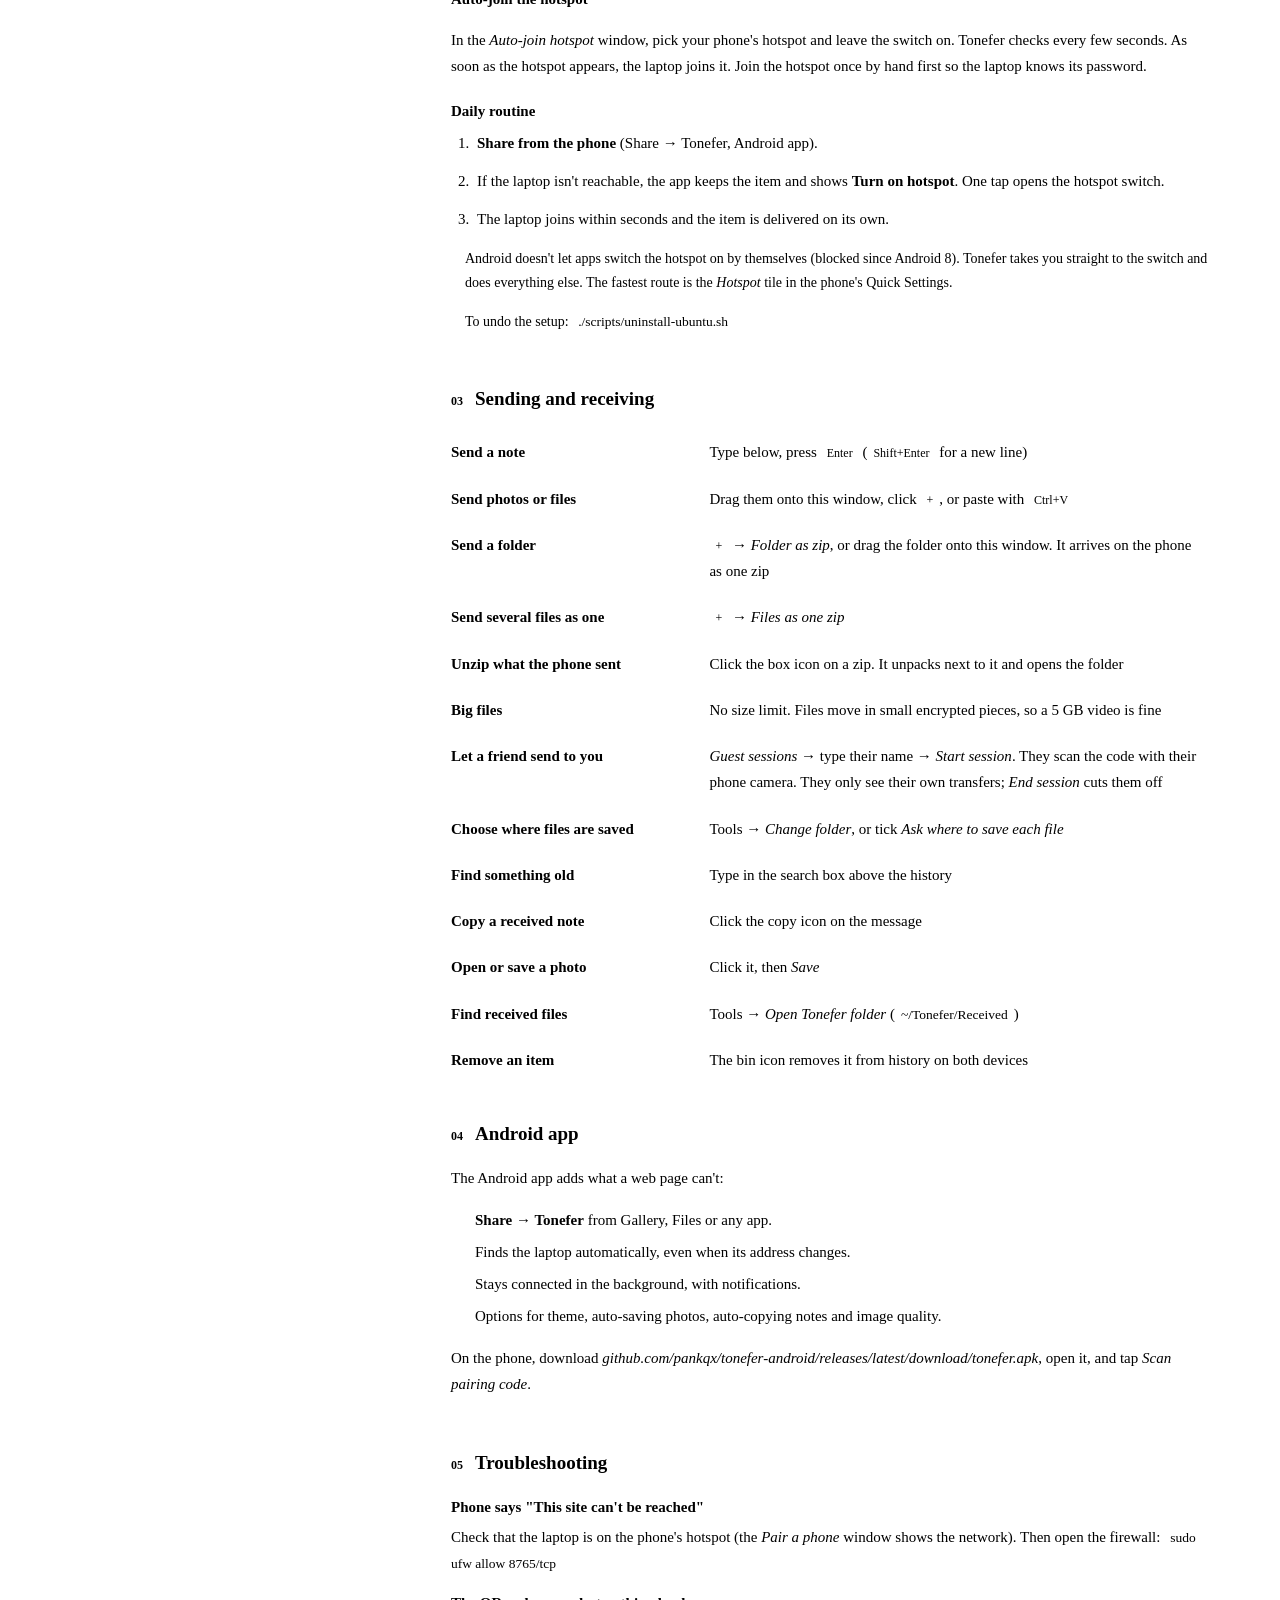
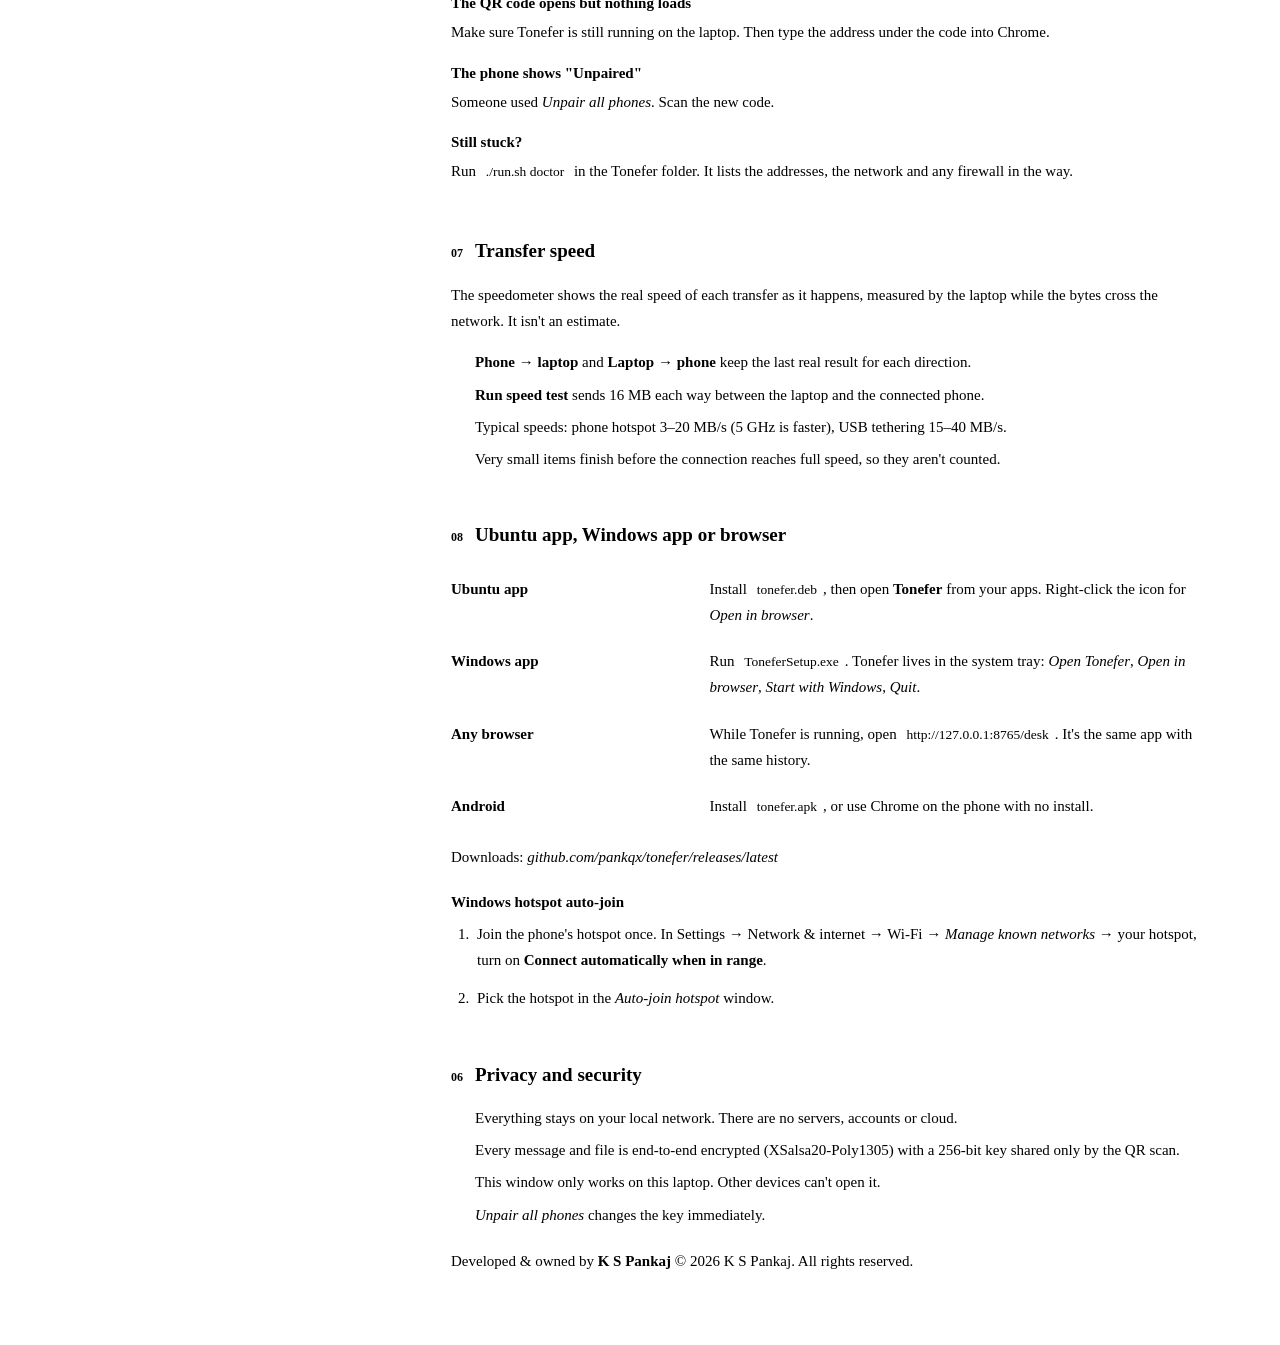
==== commit d4649d78: "1.6.0: guest sessions, choose or ask where to save, history search" ====
--- a/web/desk/index.html
+++ b/web/desk/index.html
@@ -210,6 +210,18 @@
         </div>
       </section>
 
+      <section class="win" id="guestCard">
+        <div class="titlebar"><span class="box" style="background:var(--sun)"></span><span class="title">Guest sessions</span></div>
+        <div class="content">
+          <p class="small">Let a friend send to this laptop. They scan their own code, see only their own transfers, and are cut off when you end the session.</p>
+          <div id="guestList"></div>
+          <form class="guest-new" id="guestForm">
+            <input id="guestName" maxlength="30" placeholder="Friend's name" autocomplete="off">
+            <button class="btn" type="submit">Start session</button>
+          </form>
+        </div>
+      </section>
+
       <section class="win" id="speedCard">
         <div class="titlebar"><span class="box" style="background:var(--teal)"></span><span class="title">Transfer speed</span></div>
         <div class="content">
@@ -250,6 +262,12 @@
       <section class="win tools">
         <div class="titlebar"><span class="box"></span><span class="title">Tools</span></div>
         <div class="content">
+          <div class="save-loc">
+            <div class="label">Phone files are saved to</div>
+            <div class="path" id="savePath" title=""></div>
+            <div class="row"><button class="btn ghost" id="saveChange">Change folder</button><button class="btn ghost" id="saveReset" hidden>Reset</button></div>
+            <label class="check"><input type="checkbox" id="saveAsk"> Ask where to save each file</label>
+          </div>
           <button class="btn ghost" id="folder"></button>
           <button class="btn ghost danger" id="repair"></button>
           <button class="btn ghost danger" id="clear"></button>
@@ -265,8 +283,11 @@
       </div>
 
       <div class="pane" id="paneTransfers">
+        <div class="searchbar"><input id="search" type="search" placeholder="Search notes and file names…" autocomplete="off"></div>
         <div class="scroll" id="scroll"><div class="timeline" id="timeline"></div></div>
+        <div class="asks" id="asks"></div>
         <div class="uploads" id="uploads"></div>
+        <div class="sendto" id="sendTo" hidden><span>Send to</span><select id="toSel"></select></div>
         <form class="composer" id="composer">
           <div class="attach-wrap">
             <button type="button" class="round" id="attach" title="Send files or a folder" aria-haspopup="menu"></button>
@@ -352,6 +373,9 @@
               <tr><td>Send several files as one</td><td><kbd>+</kbd> → <i>Files as one zip</i></td></tr>
               <tr><td>Unzip what the phone sent</td><td>Click the box icon on a zip. It unpacks next to it and opens the folder</td></tr>
               <tr><td>Big files</td><td>No size limit. Files move in small encrypted pieces, so a 5 GB video is fine</td></tr>
+              <tr><td>Let a friend send to you</td><td><i>Guest sessions</i> → type their name → <i>Start session</i>. They scan the code with their phone camera. They only see their own transfers; <i>End session</i> cuts them off</td></tr>
+              <tr><td>Choose where files are saved</td><td>Tools → <i>Change folder</i>, or tick <i>Ask where to save each file</i></td></tr>
+              <tr><td>Find something old</td><td>Type in the search box above the history</td></tr>
               <tr><td>Copy a received note</td><td>Click the copy icon on the message</td></tr>
               <tr><td>Open or save a photo</td><td>Click it, then <i>Save</i></td></tr>
               <tr><td>Find received files</td><td>Tools → <i>Open Tonefer folder</i> (<code>~/Tonefer/Received</code>)</td></tr>
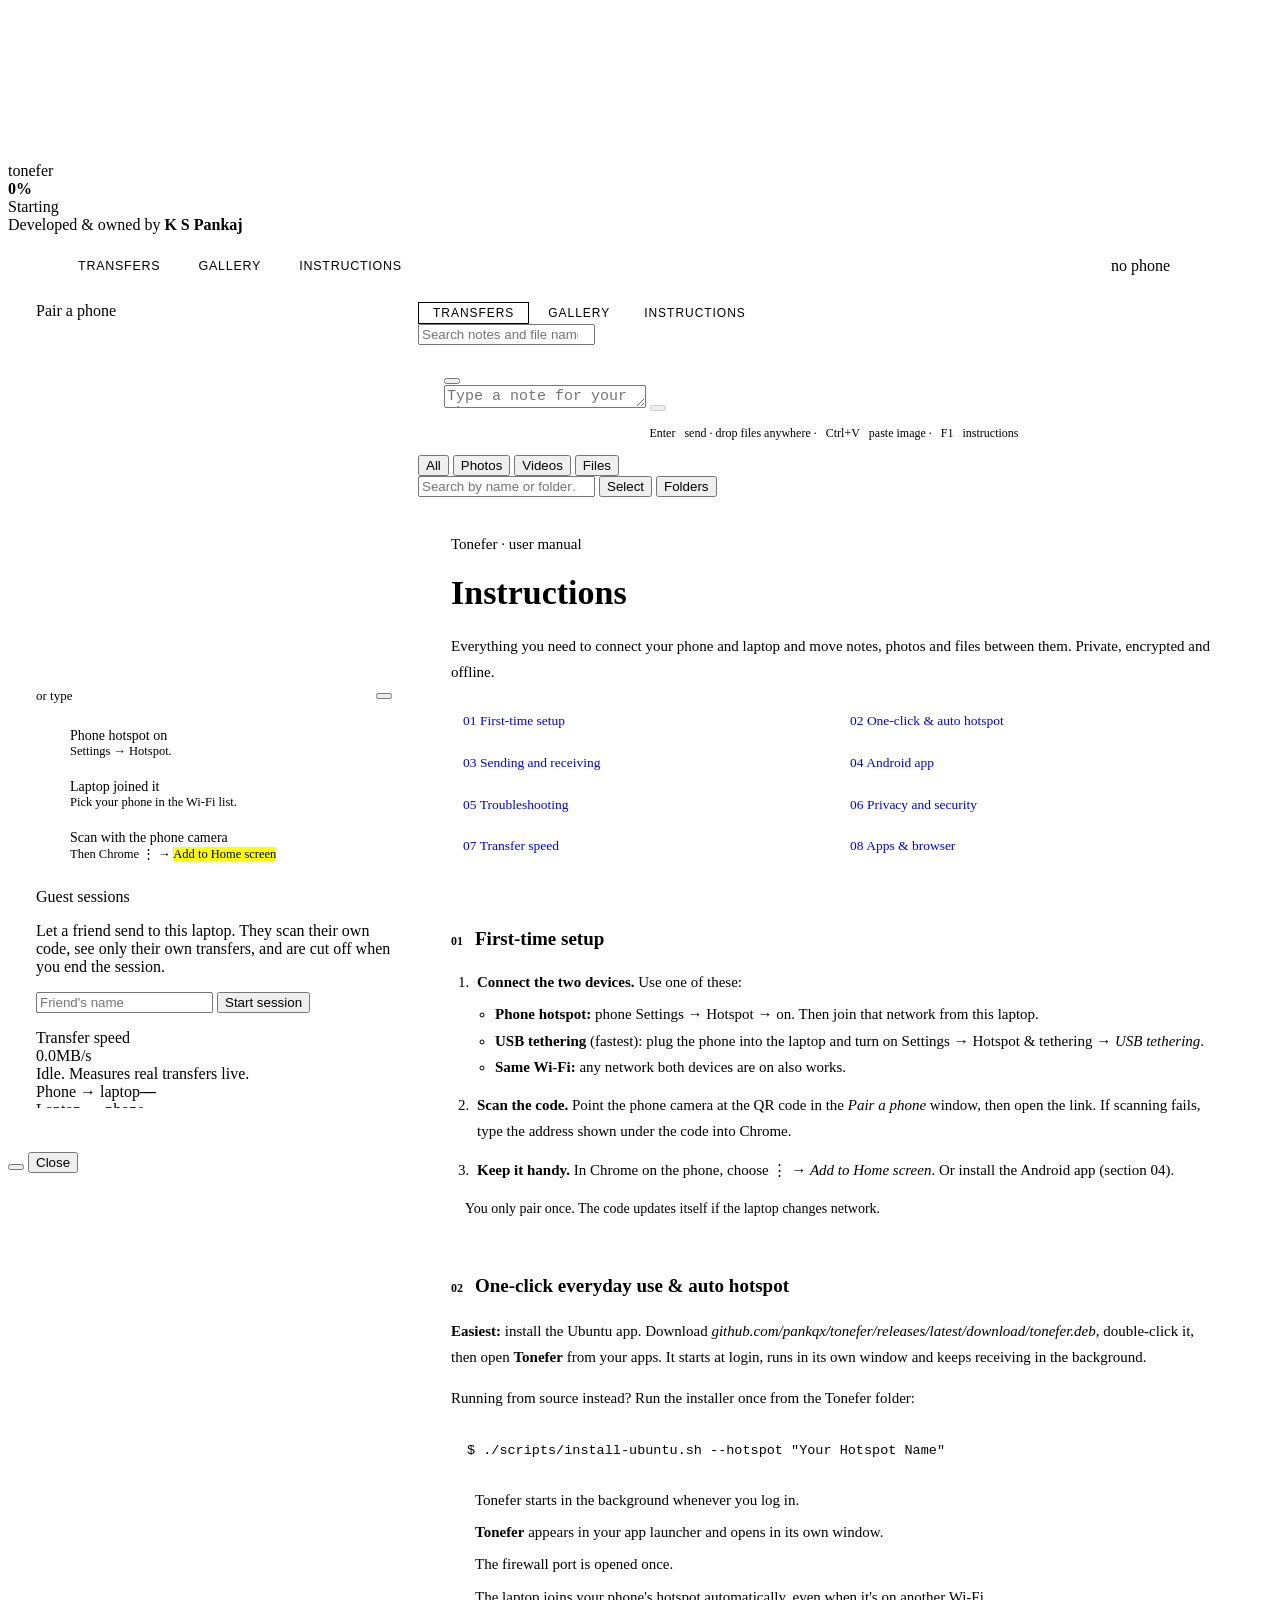
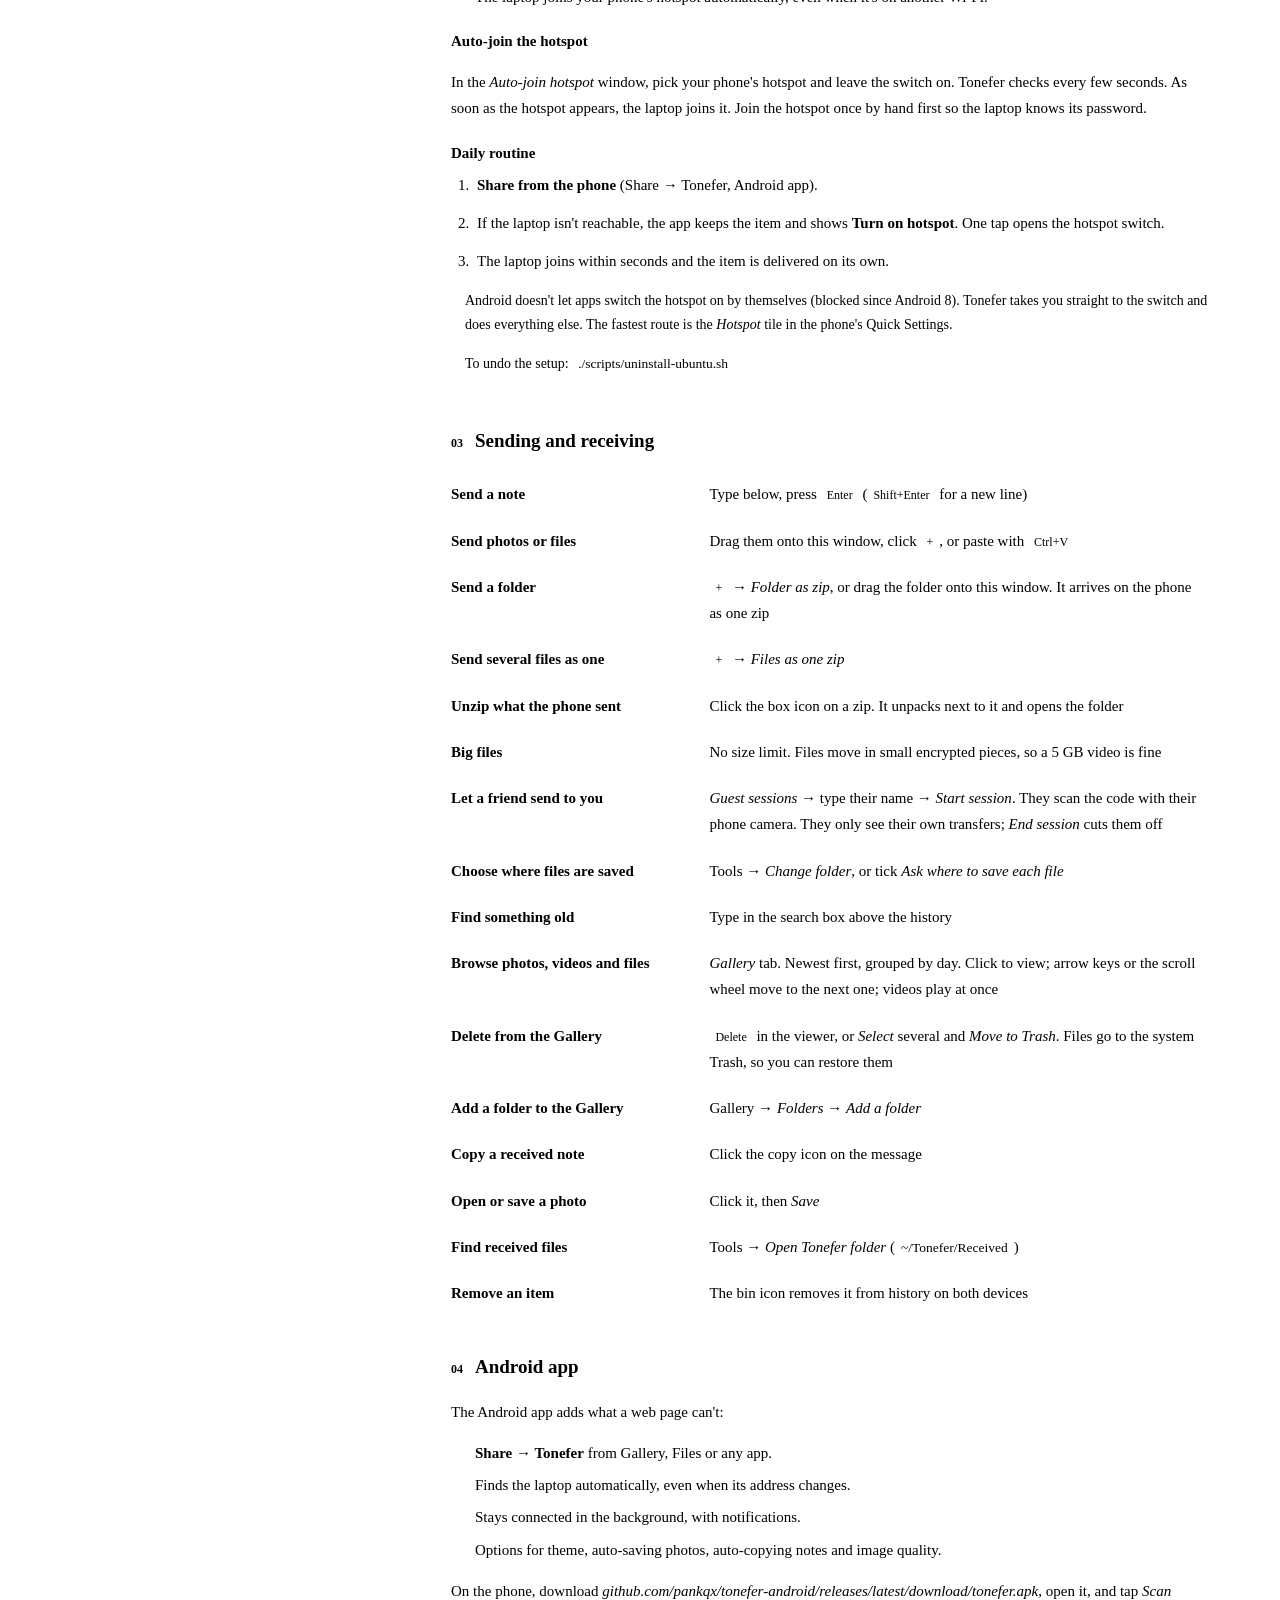
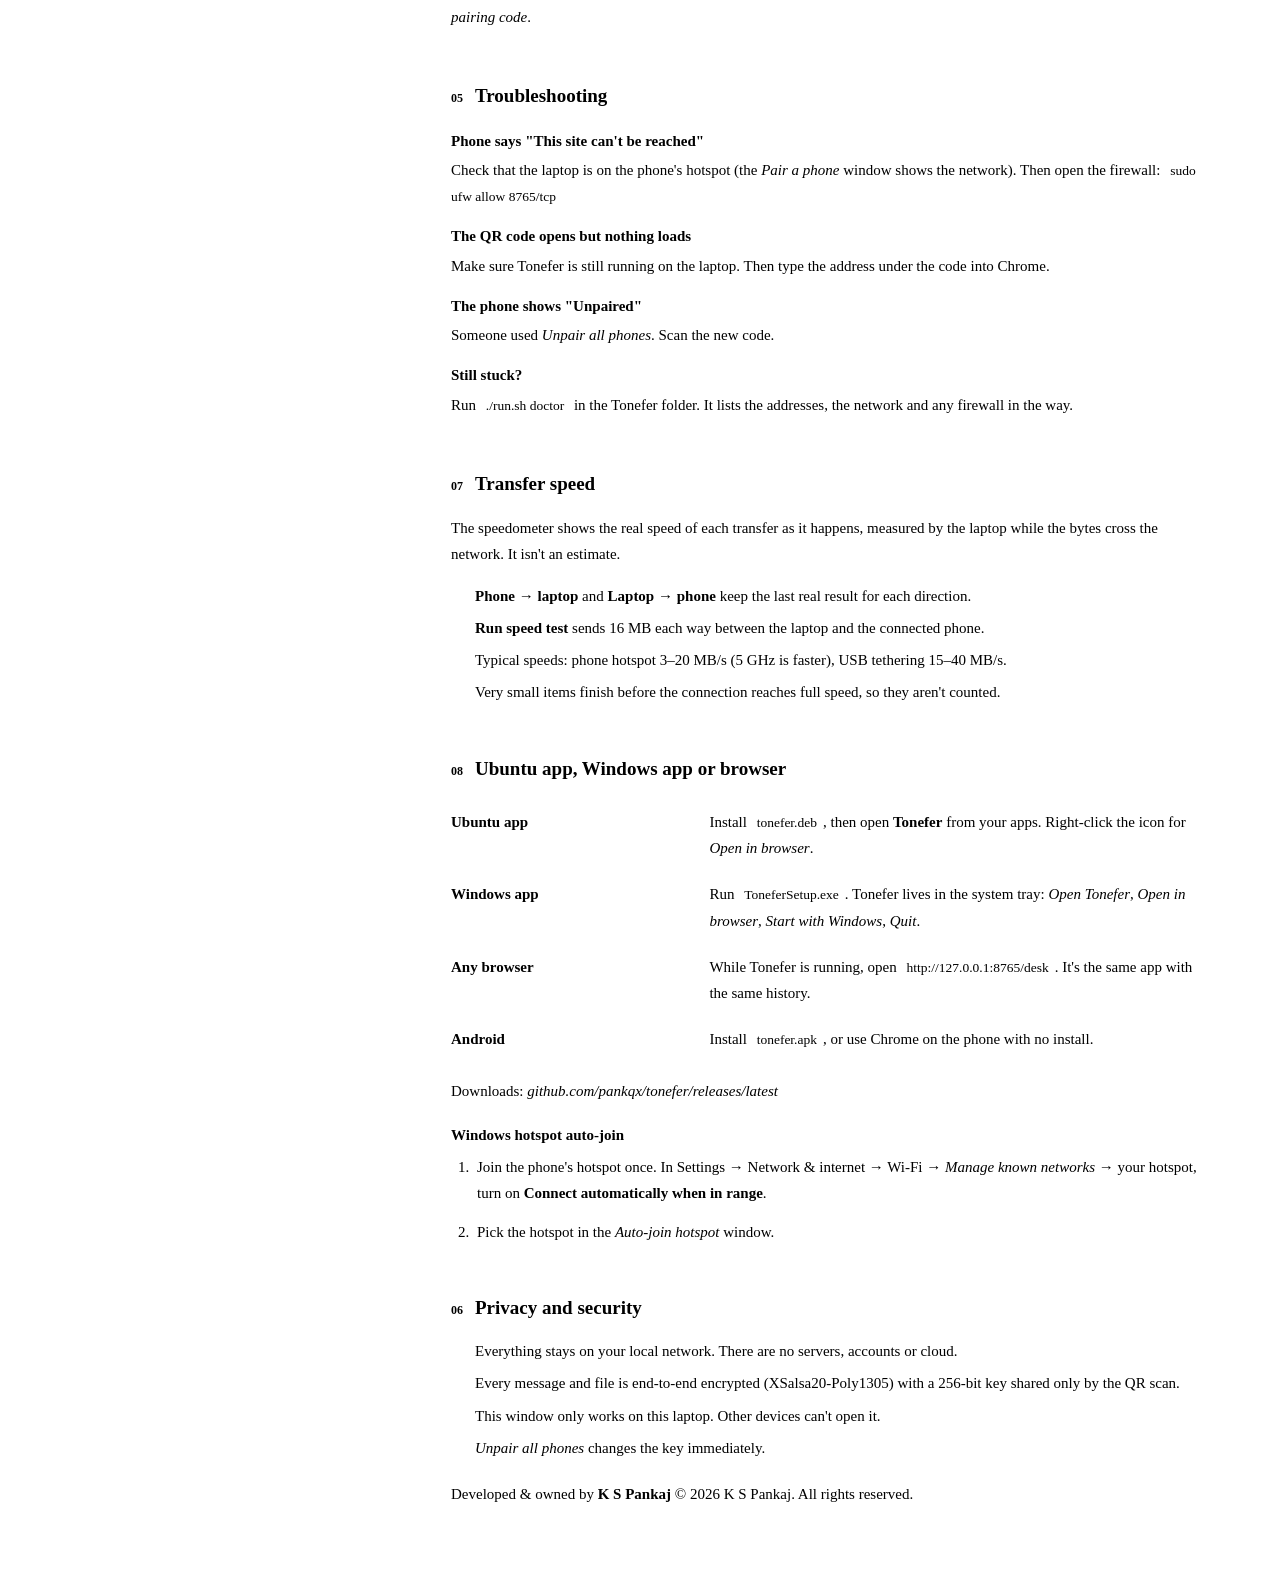
==== commit e26a65fa: "Gallery: photos, videos and files by day, instant viewer, Trash, folders" ====
--- a/web/desk/index.html
+++ b/web/desk/index.html
@@ -153,6 +153,7 @@
     .menubar { padding: 0 14px; }
   }
 </style>
+<link rel="stylesheet" href="/static/gallery.css">
 </head>
 <body data-steps="Loading interface|Checking network|Preparing pairing code|Unlocking encryption keys|Ready">
 <div class="loader" id="loader" role="status" aria-live="polite">
@@ -174,6 +175,7 @@
   <header class="menubar">
     <span id="brand"></span>
     <button class="item" id="menuTransfers">Transfers</button>
+    <button class="item" id="menuGallery">Gallery</button>
     <button class="item" id="menuHelp">Instructions</button>
     <span class="item host" id="host"></span>
     <span class="grow"></span>
@@ -268,6 +270,12 @@
             <div class="row"><button class="btn ghost" id="saveChange">Change folder</button><button class="btn ghost" id="saveReset" hidden>Reset</button></div>
             <label class="check"><input type="checkbox" id="saveAsk"> Ask where to save each file</label>
           </div>
+          <div class="save-loc">
+            <div class="label">Version</div>
+            <div class="path" id="verText"></div>
+            <div class="row"><button class="btn ghost" id="verCheck">Check for updates</button><button class="btn" id="verGo" hidden>Update now</button></div>
+            <label class="check"><input type="checkbox" id="verAuto"> Check automatically</label>
+          </div>
           <button class="btn ghost" id="folder"></button>
           <button class="btn ghost danger" id="repair"></button>
           <button class="btn ghost danger" id="clear"></button>
@@ -279,10 +287,12 @@
       <div class="titlebar tabs" role="tablist">
         <span class="box"></span>
         <button class="tab" role="tab" id="tabTransfers" aria-selected="true">Transfers</button>
+        <button class="tab" role="tab" id="tabGallery" aria-selected="false">Gallery</button>
         <button class="tab" role="tab" id="tabHelp" aria-selected="false">Instructions</button>
       </div>
 
       <div class="pane" id="paneTransfers">
+        <div class="updatebar" id="updateBar" hidden><span id="updateMsg"></span><button class="btn" id="updateGo">Update now</button><button class="btn ghost" id="updateLater">Later</button></div>
         <div class="searchbar"><input id="search" type="search" placeholder="Search notes and file names…" autocomplete="off"></div>
         <div class="scroll" id="scroll"><div class="timeline" id="timeline"></div></div>
         <div class="asks" id="asks"></div>
@@ -305,6 +315,37 @@
         </form>
         <div class="hint"><kbd>Enter</kbd> send · drop files anywhere · <kbd>Ctrl+V</kbd> paste image · <kbd>F1</kbd> instructions</div>
         <div class="drop" id="drop"><div><div class="big">Drop to send</div><p>Folders are sent as a zip</p></div></div>
+      </div>
+
+      <div class="pane" id="paneGallery" hidden>
+        <div class="gal-bar">
+          <div class="seg" id="galKind" role="group" aria-label="Show">
+            <button data-k="media" aria-pressed="true">All<small></small></button>
+            <button data-k="photo" aria-pressed="false">Photos<small></small></button>
+            <button data-k="video" aria-pressed="false">Videos<small></small></button>
+            <button data-k="file" aria-pressed="false">Files<small></small></button>
+          </div>
+          <input id="galSearch" type="search" placeholder="Search by name or folder…" autocomplete="off" aria-label="Search the gallery">
+          <span class="small" id="galCount" style="margin:0"></span>
+          <button class="btn ghost" id="galSelect">Select</button>
+          <button class="btn ghost" id="galFolders">Folders</button>
+        </div>
+        <div class="gal-folders" id="galFolderPanel" hidden>
+          <h4>Folders in the Gallery</h4>
+          <p>Everything inside these folders is shown, sub-folders included. Nothing leaves this computer.</p>
+          <ul id="galFolderList"></ul>
+          <div class="row" style="display:flex;gap:8px"><button class="btn" id="galFolderAdd">Add a folder…</button><button class="btn ghost" id="galFolderClose">Close</button></div>
+        </div>
+        <div class="gal-scroll" id="galScroll">
+          <div id="galGrid"></div>
+          <div class="gal-empty" id="galEmpty" hidden></div>
+        </div>
+        <div class="gal-actions" id="galActions" hidden>
+          <span id="galSel"></span>
+          <button class="btn" id="galSend">Send to phone</button>
+          <button class="btn ghost danger" id="galTrash">Move to Trash</button>
+          <button class="btn ghost" id="galCancel">Cancel</button>
+        </div>
       </div>
 
       <div class="pane help" id="paneHelp" hidden>
@@ -376,6 +417,9 @@
               <tr><td>Let a friend send to you</td><td><i>Guest sessions</i> → type their name → <i>Start session</i>. They scan the code with their phone camera. They only see their own transfers; <i>End session</i> cuts them off</td></tr>
               <tr><td>Choose where files are saved</td><td>Tools → <i>Change folder</i>, or tick <i>Ask where to save each file</i></td></tr>
               <tr><td>Find something old</td><td>Type in the search box above the history</td></tr>
+              <tr><td>Browse photos, videos and files</td><td><i>Gallery</i> tab. Newest first, grouped by day. Click to view; arrow keys or the scroll wheel move to the next one; videos play at once</td></tr>
+              <tr><td>Delete from the Gallery</td><td><kbd>Delete</kbd> in the viewer, or <i>Select</i> several and <i>Move to Trash</i>. Files go to the system Trash, so you can restore them</td></tr>
+              <tr><td>Add a folder to the Gallery</td><td>Gallery → <i>Folders</i> → <i>Add a folder</i></td></tr>
               <tr><td>Copy a received note</td><td>Click the copy icon on the message</td></tr>
               <tr><td>Open or save a photo</td><td>Click it, then <i>Save</i></td></tr>
               <tr><td>Find received files</td><td>Tools → <i>Open Tonefer folder</i> (<code>~/Tonefer/Received</code>)</td></tr>
@@ -455,6 +499,20 @@
   </div>
 </div>
 
+<div class="lb" id="lb" hidden>
+  <div class="lb-top">
+    <div class="meta"><b id="lbName"></b><small id="lbInfo"></small></div>
+    <button class="lb-btn" id="lbSend">Send to phone</button>
+    <button class="lb-btn" id="lbFolder">Show in folder</button>
+    <button class="lb-btn danger" id="lbTrash">Move to Trash</button>
+    <button class="lb-btn" id="lbClose">Close</button>
+  </div>
+  <div class="lb-stage" id="lbStage">
+    <button class="lb-nav prev" id="lbPrev" aria-label="Previous">‹</button>
+    <button class="lb-nav next" id="lbNext" aria-label="Next">›</button>
+  </div>
+</div>
+
 <div class="viewer" id="viewer">
   <div>
     <img id="viewerImg" alt="">
@@ -467,5 +525,6 @@
 
 <script src="/static/common.js"></script>
 <script src="/static/desk.js"></script>
+<script src="/static/gallery.js"></script>
 </body>
 </html>
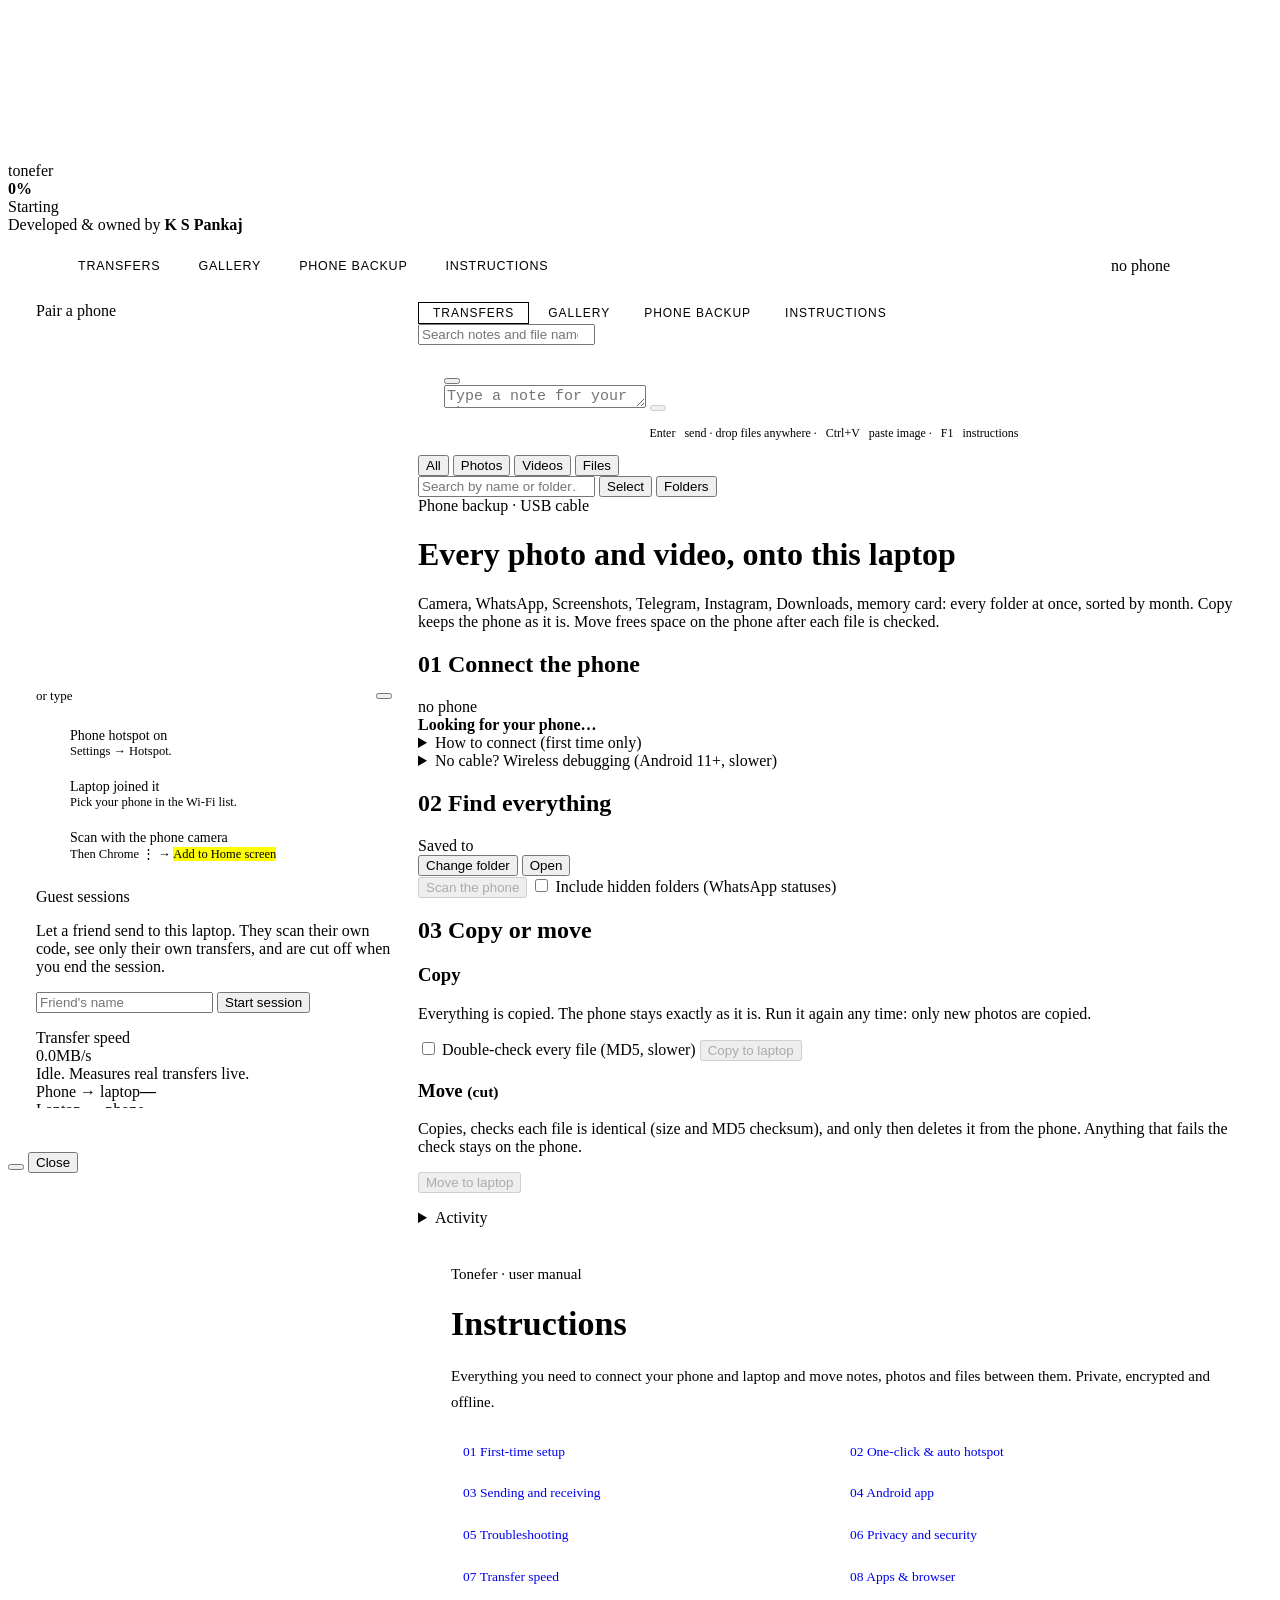
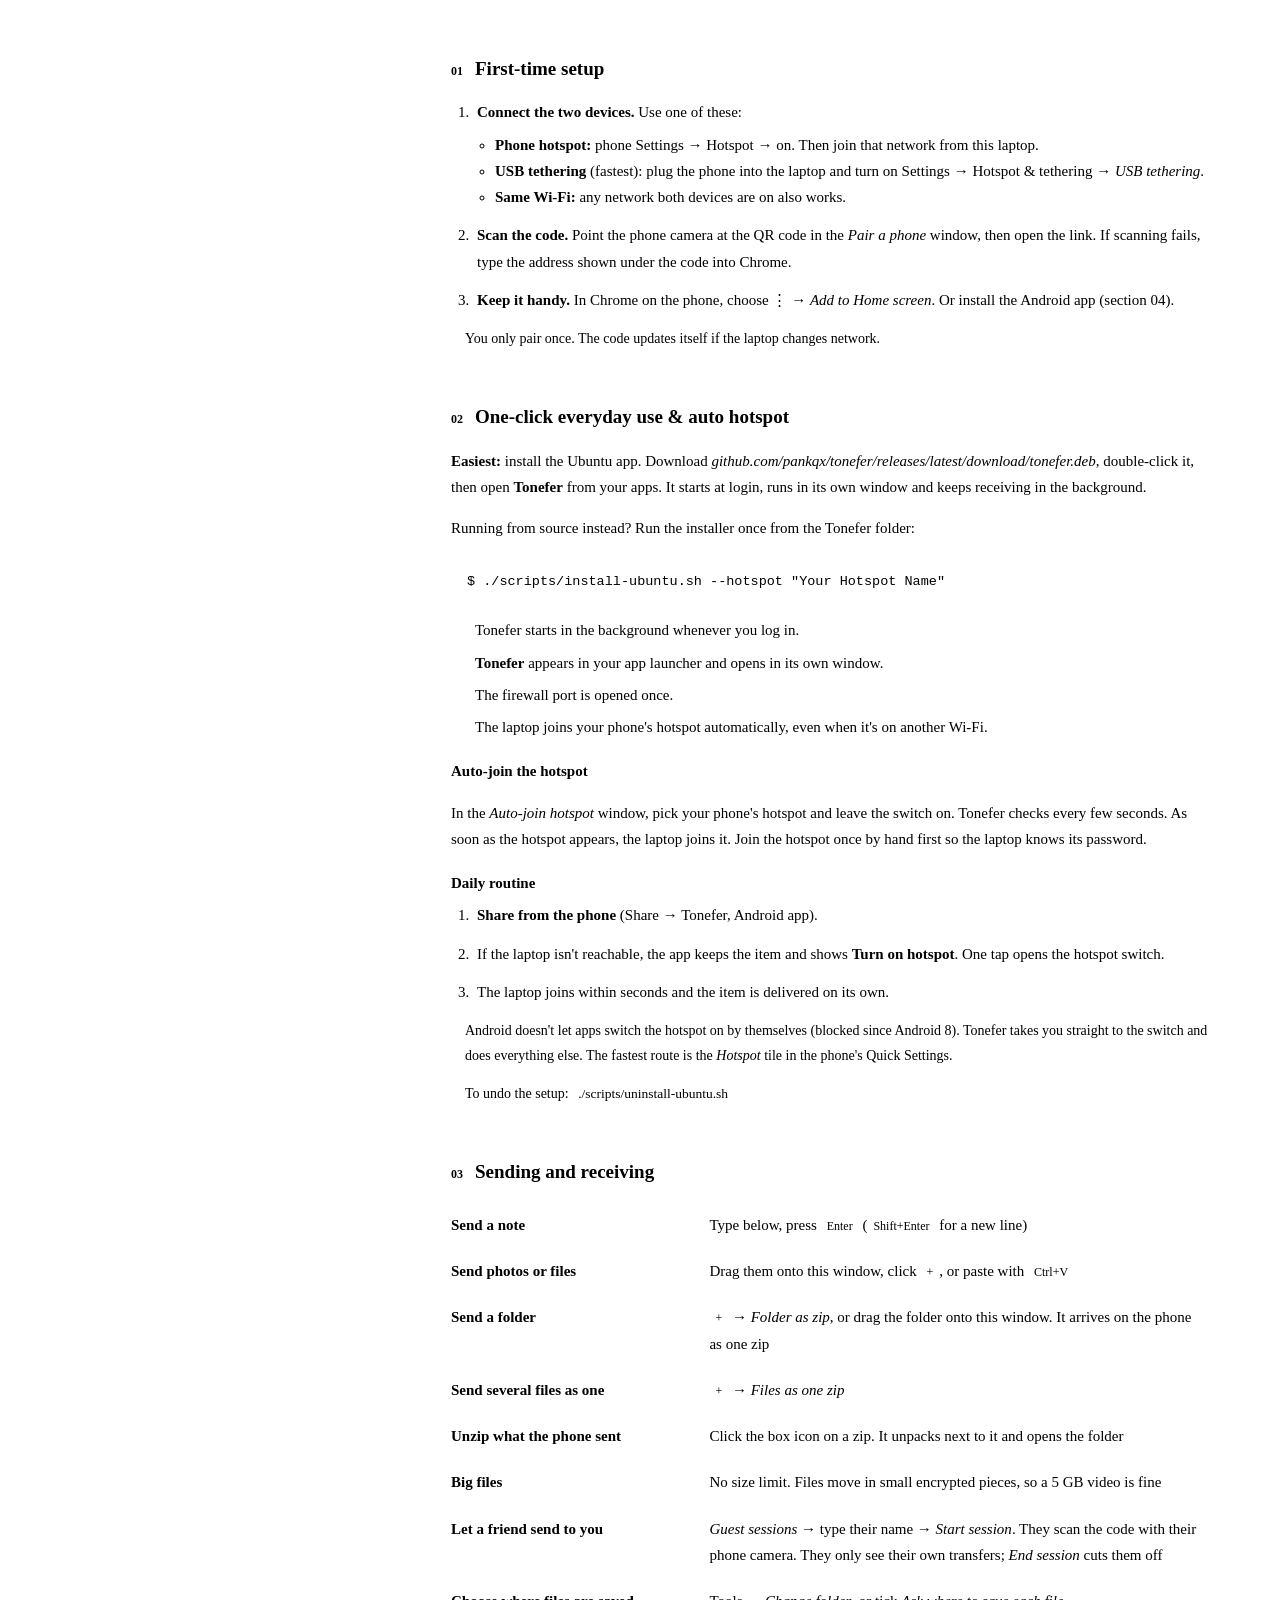
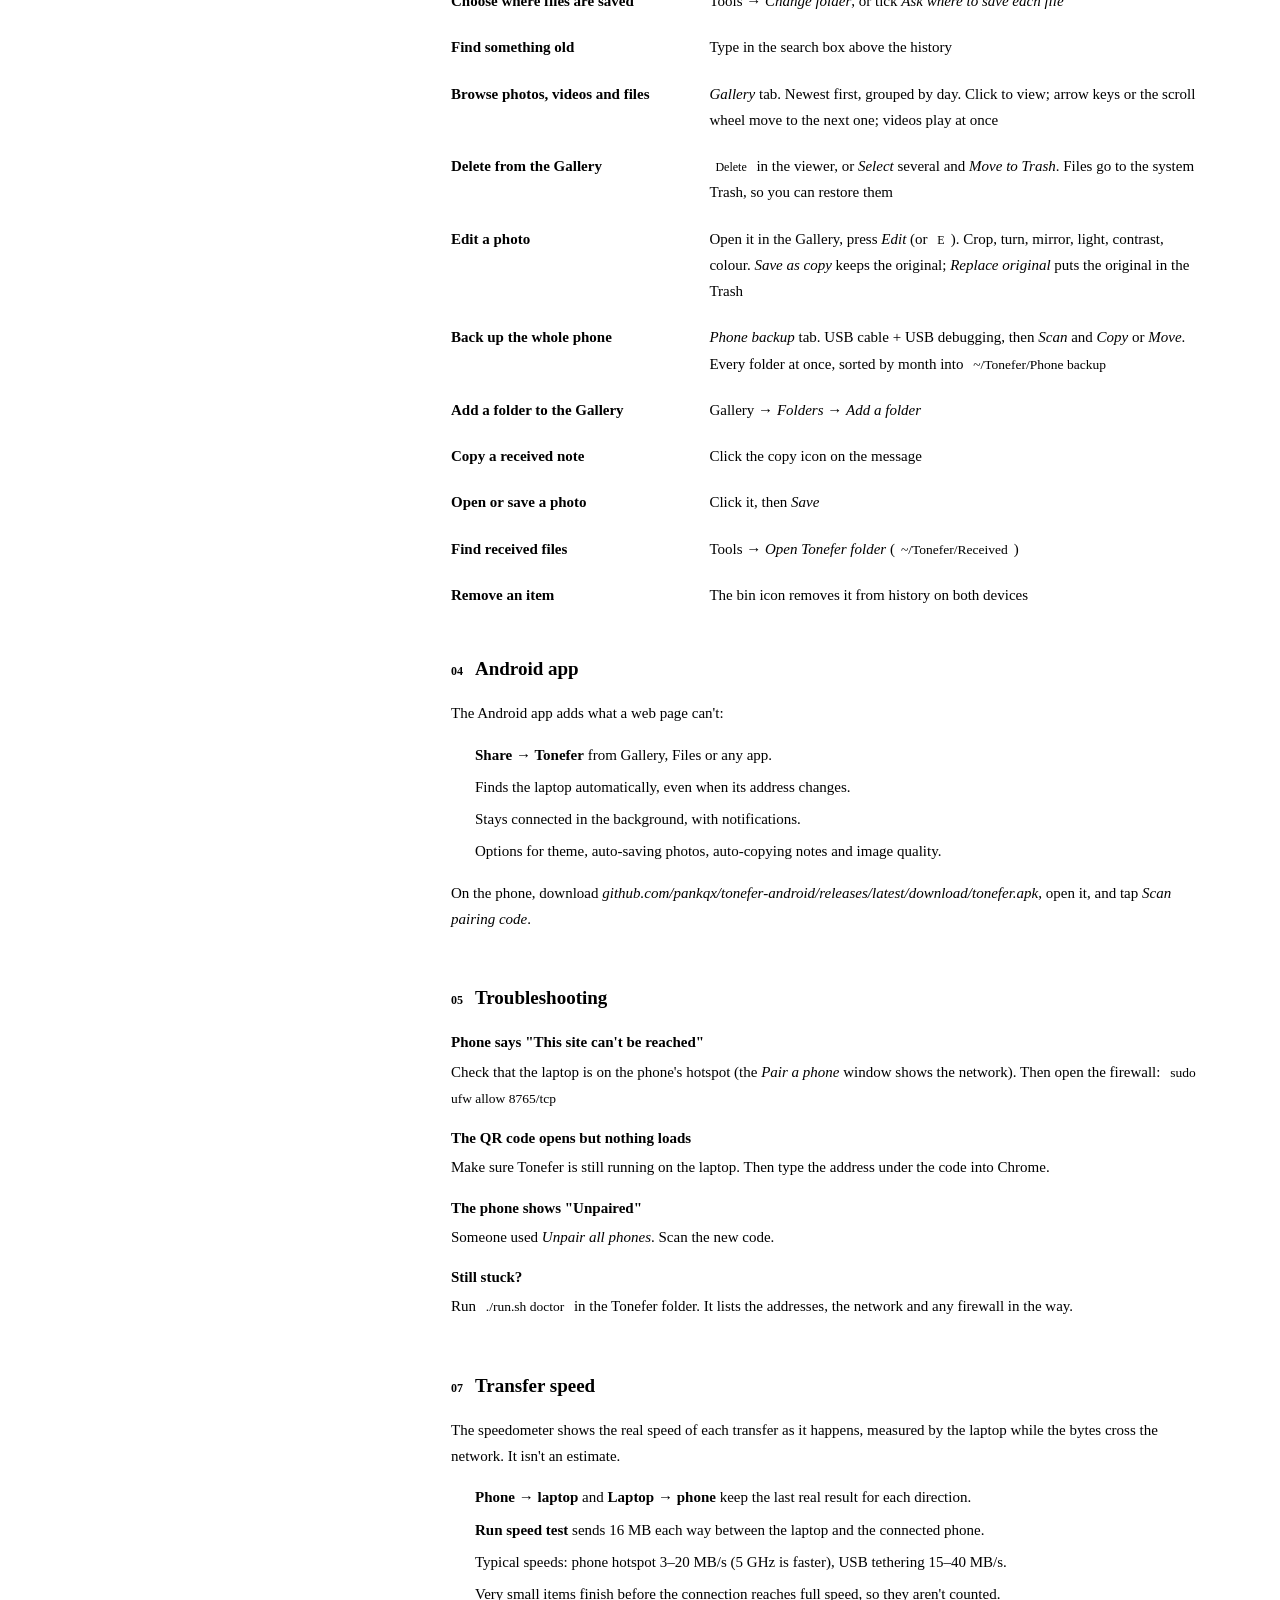
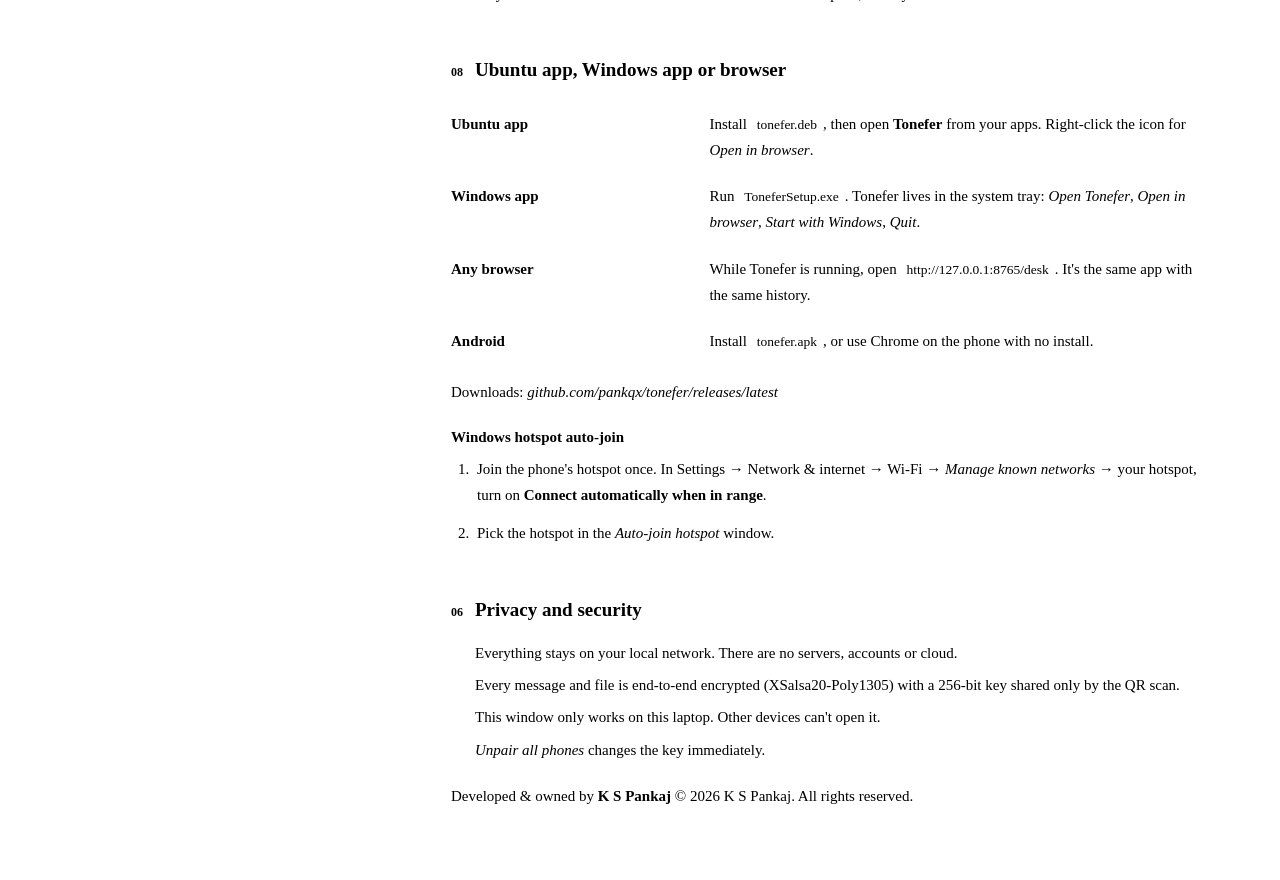
==== commit 55b3bd61: "Phone backup over USB and a photo editor in the Gallery - New Phone backup tab: scans every folder o" ====
--- a/web/desk/index.html
+++ b/web/desk/index.html
@@ -154,6 +154,7 @@
   }
 </style>
 <link rel="stylesheet" href="/static/gallery.css">
+<link rel="stylesheet" href="/static/backup.css">
 </head>
 <body data-steps="Loading interface|Checking network|Preparing pairing code|Unlocking encryption keys|Ready">
 <div class="loader" id="loader" role="status" aria-live="polite">
@@ -176,6 +177,7 @@
     <span id="brand"></span>
     <button class="item" id="menuTransfers">Transfers</button>
     <button class="item" id="menuGallery">Gallery</button>
+    <button class="item" id="menuBackup">Phone backup</button>
     <button class="item" id="menuHelp">Instructions</button>
     <span class="item host" id="host"></span>
     <span class="grow"></span>
@@ -274,7 +276,7 @@
             <div class="label">Version</div>
             <div class="path" id="verText"></div>
             <div class="row"><button class="btn ghost" id="verCheck">Check for updates</button><button class="btn" id="verGo" hidden>Update now</button></div>
-            <label class="check"><input type="checkbox" id="verAuto"> Check automatically</label>
+            <label class="check"><input type="checkbox" id="verAuto"> Install updates automatically</label>
           </div>
           <button class="btn ghost" id="folder"></button>
           <button class="btn ghost danger" id="repair"></button>
@@ -288,6 +290,7 @@
         <span class="box"></span>
         <button class="tab" role="tab" id="tabTransfers" aria-selected="true">Transfers</button>
         <button class="tab" role="tab" id="tabGallery" aria-selected="false">Gallery</button>
+        <button class="tab" role="tab" id="tabBackup" aria-selected="false">Phone backup</button>
         <button class="tab" role="tab" id="tabHelp" aria-selected="false">Instructions</button>
       </div>
 
@@ -336,6 +339,7 @@
           <ul id="galFolderList"></ul>
           <div class="row" style="display:flex;gap:8px"><button class="btn" id="galFolderAdd">Add a folder…</button><button class="btn ghost" id="galFolderClose">Close</button></div>
         </div>
+        <pre class="gal-scan" id="galScan" hidden aria-live="polite"></pre>
         <div class="gal-scroll" id="galScroll">
           <div id="galGrid"></div>
           <div class="gal-empty" id="galEmpty" hidden></div>
@@ -345,6 +349,106 @@
           <button class="btn" id="galSend">Send to phone</button>
           <button class="btn ghost danger" id="galTrash">Move to Trash</button>
           <button class="btn ghost" id="galCancel">Cancel</button>
+        </div>
+      </div>
+
+      <div class="pane bk" id="paneBackup" hidden>
+        <div class="bk-scroll">
+          <header class="bk-head">
+            <span class="label">Phone backup · USB cable</span>
+            <h1 class="big">Every photo and video, onto this laptop</h1>
+            <p>Camera, WhatsApp, Screenshots, Telegram, Instagram, Downloads, memory card: every folder at once, sorted by month. Copy keeps the phone as it is. Move frees space on the phone after each file is checked.</p>
+          </header>
+
+          <section class="bk-step">
+            <h2><span>01</span> Connect the phone</h2>
+            <div class="bk-phone">
+              <span class="pill" id="bkPill">no phone</span>
+              <div class="grow"><b id="bkPhone">Looking for your phone…</b><small id="bkPhoneSub"></small></div>
+            </div>
+            <p class="bk-err" id="bkDevErr" hidden></p>
+            <details class="bk-how" id="bkHow">
+              <summary>How to connect (first time only)</summary>
+              <ol class="steps">
+                <li>On the phone: <b>Settings → About phone</b>, tap <b>Build number</b> seven times. ("You are now a developer")</li>
+                <li><b>Settings → System → Developer options</b> (or search "Developer"), switch on <b>USB debugging</b>.</li>
+                <li>Plug the phone into this laptop with a USB cable. Unlock it and tap <b>Allow</b> on <i>Allow USB debugging?</i> Tick <i>Always allow from this computer</i>.</li>
+                <li>The phone's name appears above within a few seconds.</li>
+              </ol>
+              <p class="note" id="bkAdbHint">Ubuntu needs Android's USB tool once: <code>sudo apt install adb</code></p>
+            </details>
+            <details class="bk-how">
+              <summary>No cable? Wireless debugging (Android 11+, slower)</summary>
+              <ol class="steps">
+                <li>Developer options → <b>Wireless debugging</b> on → tap it → <b>Pair device with pairing code</b>. Type the IP:port and code here, press Pair.</li>
+                <li>Then type the IP:port from the main Wireless debugging screen and press Connect.</li>
+              </ol>
+              <div class="bk-row"><input id="bkPairAddr" placeholder="192.168.43.1:37123" autocomplete="off"><input id="bkPairCode" class="code" placeholder="code" autocomplete="off"><button class="btn" id="bkPair">Pair</button></div>
+              <div class="bk-row"><input id="bkConnAddr" placeholder="192.168.43.1:41234" autocomplete="off"><button class="btn" id="bkConnect">Connect</button></div>
+            </details>
+          </section>
+
+          <section class="bk-step">
+            <h2><span>02</span> Find everything</h2>
+            <div class="bk-lib">
+              <div class="grow"><span class="label">Saved to</span><div class="path" id="bkLib"></div></div>
+              <button class="btn ghost" id="bkLibChange">Change folder</button>
+              <button class="btn ghost" id="bkLibReset" hidden>Reset</button>
+              <button class="btn ghost" id="bkLibOpen">Open</button>
+            </div>
+            <div class="bk-row">
+              <button class="btn primary" id="bkScan" disabled>Scan the phone</button>
+              <label class="check" style="margin:0"><input type="checkbox" id="bkHidden"> Include hidden folders (WhatsApp statuses)</label>
+            </div>
+            <p class="bk-msg" id="bkScanMsg"></p>
+            <div id="bkSummary" hidden>
+              <div class="bk-stats">
+                <div><b id="bkFiles">0</b><span>photos &amp; videos</span></div>
+                <div><b id="bkSize">0</b><span>total size</span></div>
+                <div><b id="bkMix">0</b><span>photos / videos</span></div>
+                <div><b id="bkSaved">0</b><span>already here</span></div>
+              </div>
+              <table class="bk-table">
+                <thead><tr><th>From</th><th>Photos</th><th>Videos</th><th>Size</th><th>Already here</th></tr></thead>
+                <tbody id="bkSources"></tbody>
+              </table>
+            </div>
+          </section>
+
+          <section class="bk-step">
+            <h2><span>03</span> Copy or move</h2>
+            <div class="bk-modes">
+              <div class="bk-mode">
+                <h3>Copy</h3>
+                <p>Everything is copied. The phone stays exactly as it is. Run it again any time: only new photos are copied.</p>
+                <label class="check"><input type="checkbox" id="bkVerify"> Double-check every file (MD5, slower)</label>
+                <button class="btn primary" id="bkCopy" disabled>Copy to laptop</button>
+              </div>
+              <div class="bk-mode">
+                <h3>Move <small>(cut)</small></h3>
+                <p>Copies, checks each file is identical (size and MD5 checksum), and only then deletes it from the phone. Anything that fails the check stays on the phone.</p>
+                <button class="btn" id="bkMove" disabled>Move to laptop</button>
+                <div class="bk-confirm" id="bkConfirm" hidden>
+                  <p>Photos are deleted from the phone once they're safely on this laptop.</p>
+                  <div class="bk-row"><button class="btn danger-fill" id="bkMoveYes">Yes, move them</button><button class="btn ghost" id="bkMoveNo">Cancel</button></div>
+                </div>
+              </div>
+            </div>
+
+            <div class="bk-prog" id="bkProg" hidden>
+              <div class="bar"><i id="bkBar"></i></div>
+              <div class="bk-pline">
+                <span><b id="bkPct">0%</b> · <span id="bkCount"></span> · <span id="bkBytes"></span></span>
+                <span><b id="bkSpeed">–</b> · <b id="bkEta">–</b> left</span>
+              </div>
+              <div class="bk-current" id="bkCurrent"></div>
+              <div class="bk-row"><button class="btn" id="bkStop">Stop</button><span class="small" style="margin:0">Safe to stop. Run it again and it carries on.</span></div>
+            </div>
+            <p class="bk-msg" id="bkMsg"></p>
+            <div class="bk-fails" id="bkFails"></div>
+            <div class="bk-row" id="bkAfter" hidden><button class="btn" id="bkToGallery">See them in the Gallery</button></div>
+          </section>
+          <details class="bk-log"><summary>Activity</summary><pre id="bkLog"></pre></details>
         </div>
       </div>
 
@@ -419,6 +523,8 @@
               <tr><td>Find something old</td><td>Type in the search box above the history</td></tr>
               <tr><td>Browse photos, videos and files</td><td><i>Gallery</i> tab. Newest first, grouped by day. Click to view; arrow keys or the scroll wheel move to the next one; videos play at once</td></tr>
               <tr><td>Delete from the Gallery</td><td><kbd>Delete</kbd> in the viewer, or <i>Select</i> several and <i>Move to Trash</i>. Files go to the system Trash, so you can restore them</td></tr>
+              <tr><td>Edit a photo</td><td>Open it in the Gallery, press <i>Edit</i> (or <kbd>E</kbd>). Crop, turn, mirror, light, contrast, colour. <i>Save as copy</i> keeps the original; <i>Replace original</i> puts the original in the Trash</td></tr>
+              <tr><td>Back up the whole phone</td><td><i>Phone backup</i> tab. USB cable + USB debugging, then <i>Scan</i> and <i>Copy</i> or <i>Move</i>. Every folder at once, sorted by month into <code>~/Tonefer/Phone backup</code></td></tr>
               <tr><td>Add a folder to the Gallery</td><td>Gallery → <i>Folders</i> → <i>Add a folder</i></td></tr>
               <tr><td>Copy a received note</td><td>Click the copy icon on the message</td></tr>
               <tr><td>Open or save a photo</td><td>Click it, then <i>Save</i></td></tr>
@@ -502,6 +608,7 @@
 <div class="lb" id="lb" hidden>
   <div class="lb-top">
     <div class="meta"><b id="lbName"></b><small id="lbInfo"></small></div>
+    <button class="lb-btn" id="lbEdit" hidden>Edit</button>
     <button class="lb-btn" id="lbSend">Send to phone</button>
     <button class="lb-btn" id="lbFolder">Show in folder</button>
     <button class="lb-btn danger" id="lbTrash">Move to Trash</button>
@@ -513,6 +620,43 @@
   </div>
 </div>
 
+<div class="ed" id="ed" hidden role="dialog" aria-label="Edit photo">
+  <div class="ed-top">
+    <div class="meta"><b id="edName"></b><small id="edInfo">Drag on the photo to crop</small></div>
+    <button class="lb-btn" id="edReset">Reset</button>
+    <button class="lb-btn" id="edCancel">Cancel</button>
+    <button class="lb-btn" id="edReplace" title="The original goes to the Trash, so you can restore it">Replace original</button>
+    <button class="lb-btn primary" id="edCopy">Save as copy</button>
+  </div>
+  <div class="ed-main">
+    <div class="ed-stage" id="edStage">
+      <div class="ed-frame" id="edFrame">
+        <canvas id="edCanvas"></canvas>
+        <div class="ed-shade" id="edShade"></div>
+        <div class="ed-crop" id="edCrop"><i data-h="nw"></i><i data-h="ne"></i><i data-h="sw"></i><i data-h="se"></i></div>
+      </div>
+      <div class="ed-busy" id="edBusy" hidden>Saving…</div>
+    </div>
+    <aside class="ed-side">
+      <h4>Crop</h4>
+      <div class="ed-ratios" id="edRatios">
+        <button data-r="free" aria-pressed="true">Free</button><button data-r="orig">Original</button><button data-r="1">1:1</button>
+        <button data-r="1.3333">4:3</button><button data-r="0.75">3:4</button><button data-r="1.7778">16:9</button><button data-r="0.5625">9:16</button>
+      </div>
+      <h4>Turn</h4>
+      <div class="ed-tools">
+        <button id="edRotL" title="Rotate left">⟲ Left</button><button id="edRotR" title="Rotate right">⟳ Right</button>
+        <button id="edFlipH" title="Mirror">⇋ Mirror</button><button id="edFlipV" title="Flip upside down">⇵ Flip</button>
+      </div>
+      <h4>Adjust</h4>
+      <label class="ed-slider">Light <output id="edBo">0</output><input type="range" id="edB" min="50" max="150" value="100"></label>
+      <label class="ed-slider">Contrast <output id="edCo">0</output><input type="range" id="edC" min="50" max="150" value="100"></label>
+      <label class="ed-slider">Colour <output id="edSo">0</output><input type="range" id="edS" min="0" max="200" value="100"></label>
+      <p class="ed-hint">Double-click a slider to reset it. <kbd>Esc</kbd> cancels, <kbd>Ctrl+S</kbd> saves a copy.</p>
+    </aside>
+  </div>
+</div>
+
 <div class="viewer" id="viewer">
   <div>
     <img id="viewerImg" alt="">
@@ -525,6 +669,8 @@
 
 <script src="/static/common.js"></script>
 <script src="/static/desk.js"></script>
+<script src="/static/editor.js"></script>
 <script src="/static/gallery.js"></script>
+<script src="/static/backup.js"></script>
 </body>
 </html>
